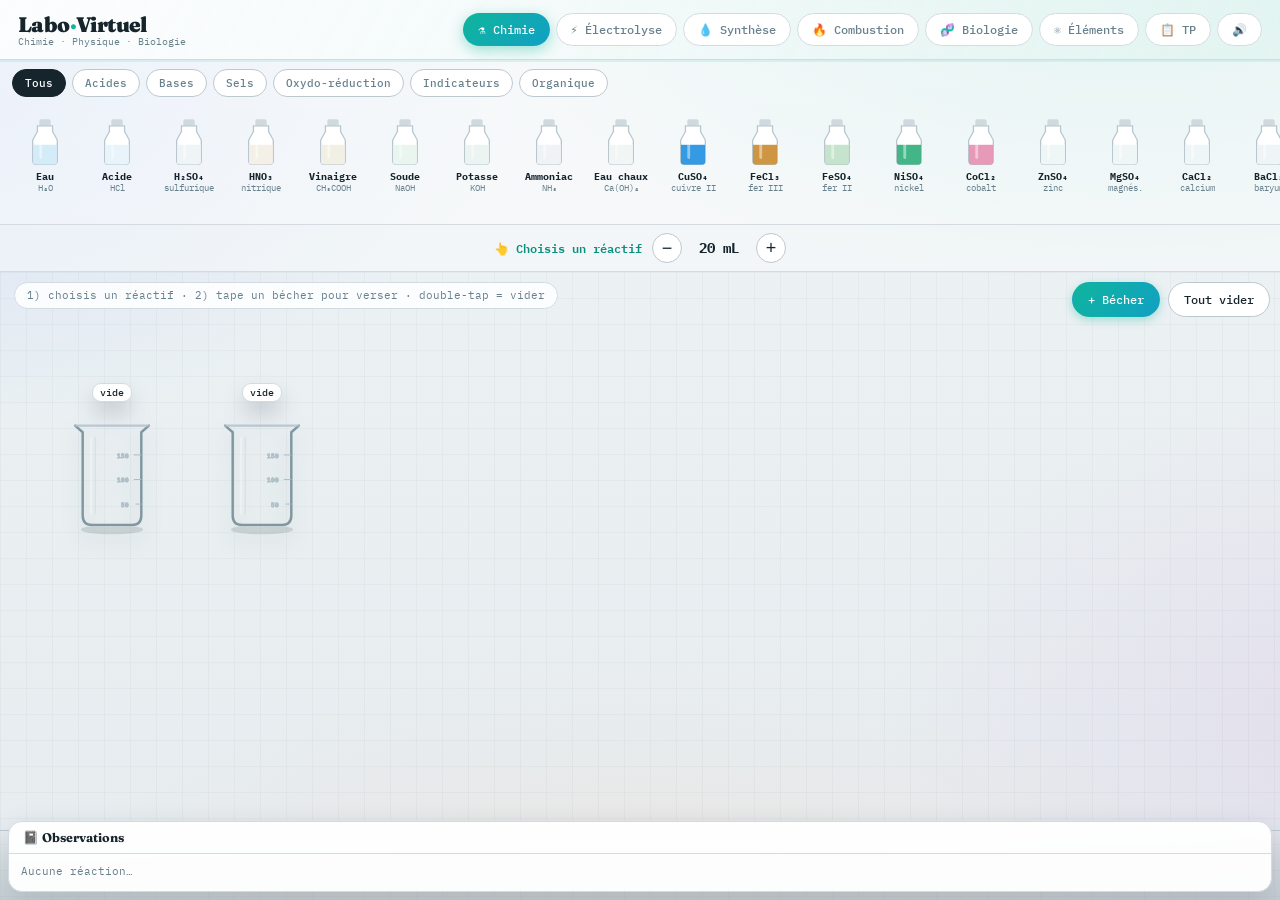
==== kraklab.html @ e02fa3e3 "Initialisation du frontend KRAK" ====
<!DOCTYPE html>
<html lang="fr">
<head>
  <meta charset="UTF-8">
  <meta name="viewport" content="width=device-width, initial-scale=1.0, maximum-scale=1.0, user-scalable=no">
  <title>Labo Virtuel · Deviens chimiste</title>
  <link rel="preconnect" href="https://fonts.googleapis.com">
  <link rel="preconnect" href="https://fonts.gstatic.com" crossorigin>
  <link href="https://fonts.googleapis.com/css2?family=Fraunces:opsz,wght@9..144,600;9..144,900&family=IBM+Plex+Mono:wght@400;500;600&display=swap" rel="stylesheet">
  
  <link rel="stylesheet" href="kraklab.css">
</head>
<body>
  <header>
    <div><h1>Labo<span class="dot">·</span>Virtuel</h1><div class="sub">Chimie · Physique · Biologie</div></div>
    <div class="tabs">
      <button class="tab active" data-v="chimie">⚗️ Chimie</button>
      <button class="tab" data-v="electro">⚡ Électrolyse</button>
      <button class="tab" data-v="synth">💧 Synthèse</button>
      <button class="tab" data-v="combustion">🔥 Combustion</button>
      <button class="tab" data-v="bio">🧬 Biologie</button>
      <button class="tab" data-v="ptable">⚛️ Éléments</button>
      <button class="tab" data-v="tp">📋 TP</button>
      <button class="tab" id="mute" onclick="toggleMute()" title="Son">🔊</button>
    </div>
  </header>
  <main>
    <section class="view active" id="chimie">
      <div class="catbar" id="catbar"></div>
      <div class="shelf" id="shelf"></div>
      <div class="ctrl">
        <span class="selbox" id="selName">👆 Choisis un réactif</span>
        <div class="stepper"><button id="minus">−</button><b id="vol">20 mL</b><button id="plus">+</button></div>
      </div>
      <div class="bench" id="bench">
        <div class="grid"></div><div class="floor"></div>
        <div class="hint">1) choisis un réactif · 2) tape un bécher pour verser · double-tap = vider</div>
        <div class="journal"><h3>📓 Observations</h3><div class="jlist" id="jlist"><div class="jempty">Aucune réaction…</div></div></div>
        <div class="toolbar"><button class="btn dark" id="addBeaker">+ Bécher</button><button class="btn" id="reset">Tout vider</button></div>
      </div>
    </section>

    <section class="view" id="electro">
      <div class="desc"><b>Monte ton circuit !</b> Relie la pile aux électrodes en passant par l'interrupteur (et l'ampoule si tu veux). Tire un fil d'une borne à une autre. Touche un fil pour l'enlever.</div>
      <div class="row">
        <div class="seg" id="elyte"><button class="on" data-e="salt">Eau salée</button><button data-e="pure">Eau pure</button></div>
        <button class="btn" id="clearW">✂️ Couper les fils</button>
      </div>
      <div id="board"></div>
      <div class="readout" id="eread">Circuit ouvert — relie les composants.</div>
      <div class="row">
        <button class="btn" id="testH">🔥 Tester H₂</button>
        <button class="btn" id="testO">🔥 Tester O₂</button>
      </div>
    </section>

    <section class="view" id="synth">
      <div class="desc"><b>Tests des gaz &amp; synthèse de l'eau</b> — choisis le gaz, puis fais glisser la bûchette enflammée jusqu'à l'ouverture du tube.</div>
      <div class="card">
        <div class="seg" id="gasSel"><button class="on" data-g="h2">H₂ pur</button><button data-g="o2">O₂ pur</button><button data-g="mix">Mélange 2 H₂ + O₂</button></div>
        <div id="tubeStage">
          <div class="flash" id="flash"></div>
          <div id="gtube"><div id="gtubeLabel">H₂</div><div id="gtubeFill"></div><div id="waterDrops"></div></div>
          <div id="match" title="bûchette enflammée"><div class="mstick"></div><div class="mflame" id="mflame">🔥</div></div>
        </div>
        <div class="readout" id="sread">Approche la bûchette de l'ouverture du tube…</div>
      </div>
    </section>

    <section class="view" id="combustion">
      <div class="desc"><b>Combustion du carbone</b> — le carbone brûle dans le dioxygène. Le gaz produit (CO₂) est conduit dans l'eau de chaux : observe.</div>
      <div class="card">
        <svg id="combScene" viewBox="0 0 320 250" width="300">
          <rect x="24" y="70" width="120" height="160" rx="8" fill="rgba(127,200,240,.14)" stroke="#8ea7b1" stroke-width="2.5"/>
          <text x="84" y="62" font-size="12" text-anchor="middle" fill="#3a6a85" font-family="'IBM Plex Mono',monospace">flacon O₂</text>
          <rect x="60" y="208" width="48" height="16" rx="4" fill="#9aa6ab"/>
          <g id="cFlame" opacity="0">
            <path d="M84 150 q-16 26 0 44 q16 -18 0 -44 z" fill="#ff9a3c"/>
            <path d="M84 158 q-9 18 0 32 q9 -12 0 -32 z" fill="#ffd23f"/>
          </g>
          <ellipse id="carbon" cx="84" cy="202" rx="22" ry="11" fill="#2a2a2a"/>
          <path d="M144 96 q40 -36 70 0 l0 30" fill="none" stroke="#8ea7b1" stroke-width="3" stroke-linecap="round"/>
          <rect x="232" y="120" width="46" height="120" rx="6" fill="rgba(255,255,255,.45)" stroke="#8ea7b1" stroke-width="2.5"/>
          <clipPath id="limeC"><rect x="234" y="122" width="42" height="116" rx="5"/></clipPath>
          <g clip-path="url(#limeC)">
            <rect x="234" y="150" width="42" height="88" fill="#dbeef6"/>
            <rect id="milk" x="234" y="150" width="42" height="88" fill="#f3f4f4" opacity="0"/>
            <g id="cBub"></g>
          </g>
          <text x="255" y="252" font-size="10" text-anchor="middle" fill="#67808c" font-family="'IBM Plex Mono',monospace">eau de chaux</text>
        </svg>
        <div class="row">
          <button class="btn dark" id="burnC">🔥 Enflammer le carbone</button>
          <button class="btn" id="resetC">↺ Recommencer</button>
        </div>
        <div class="readout" id="cread">Le carbone (noir) attend dans le dioxygène.</div>
      </div>
    </section>

    <section class="view" id="bio">
      <div class="bioTabs">
        <button class="bioTab active" data-b="micro">🔬 Microscope</button>
        <button class="bioTab" data-b="photo">🌿 Photosynthèse</button>
        <button class="bioTab" data-b="osmose">💧 Osmose (Dutrochet)</button>
      </div>
      <div class="bioView active" id="micro">
        <div class="seg" id="sample"><button class="on" data-s="vegetal">🌿 Cellule végétale</button><button data-s="animal">🔵 Cellule animale</button><button data-s="sang">🩸 Sang</button></div>
        <div class="desc" id="microDesc">Touche un élément pour l'identifier. Règle le grossissement.</div>
        <div class="scope"><div class="scopeC" id="scopeC"></div><div class="tag" id="tag"></div></div>
        <div class="row"><span>Grossissement</span><input type="range" id="zoom" min="1" max="4" step="0.1" value="1.4"><b id="zlabel">×40</b></div>
      </div>
      <div class="bioView" id="photo">
        <div class="desc"><b>Photosynthèse</b> — <b>6 CO₂ + 6 H₂O + lumière → C₆H₁₂O₆ + 6 O₂</b>. Plus de lumière = plus de bulles d'O₂.</div>
        <div class="plant" id="plant"><div class="sun" id="sun"></div><div class="stem"></div>
          <div class="leaf" style="bottom:116px;left:calc(50% - 44px)"></div>
          <div class="leaf" style="bottom:84px;left:calc(50% + 8px);transform:scaleX(-1)"></div>
          <div class="leaf" style="bottom:146px;left:calc(50% + 2px)"></div><div class="soil"></div></div>
        <div class="row"><span>☀️</span><input type="range" id="light" min="0" max="100" value="50"></div>
        <div class="readout" id="oread">Production O₂ : moyenne</div>
      </div>
      <div class="bioView" id="osmose">
        <div class="desc"><b>Expérience de Dutrochet (osmose)</b> — une membrane laisse passer l'eau mais pas le sucre.
          L'eau migre vers la solution la plus concentrée : le liquide <b>monte</b> dans le tube (endosmose).</div>
        <div class="osmo">
          <svg viewBox="0 0 260 280" width="240">
            <rect x="20" y="120" width="220" height="150" rx="8" fill="rgba(127,200,240,.18)" stroke="#8ea7b1" stroke-width="2.5"/>
            <rect x="20" y="150" width="220" height="120" rx="6" fill="rgba(120,190,230,.35)"/>
            <text x="200" y="262" font-size="10" fill="#67808c">eau pure</text>
            <rect x="115" y="10" width="30" height="230" rx="4" fill="rgba(255,255,255,.5)" stroke="#8ea7b1" stroke-width="2"/>
            <clipPath id="tubeC"><rect x="117" y="12" width="26" height="226" rx="3"/></clipPath>
            <rect id="osLiq" x="117" y="150" width="26" height="88" fill="#d96fb0" clip-path="url(#tubeC)"/>
            <ellipse cx="130" cy="240" rx="32" ry="14" fill="rgba(200,160,190,.5)" stroke="#b07ca0" stroke-width="2" stroke-dasharray="3 3"/>
            <text x="130" y="244" font-size="8" fill="#7a4a6a" text-anchor="middle">membrane</text>
            <g id="osArrows"></g>
          </svg>
        </div>
        <div class="row"><span>🍯 Sucre dans le tube</span><input type="range" id="sugar" min="0" max="100" value="60"></div>
        <div class="readout" id="osread">Endosmose : l'eau entre, le niveau monte.</div>
      </div>
    </section>

    <section class="view" id="ptable">
      <div class="desc"><b>Tableau périodique</b> — touche un élément pour voir sa fiche.</div>
      <div class="einfo" id="einfo"><span class="q" style="color:var(--muted)">Sélectionne un élément…</span></div>
      <div class="legend" id="legend"></div>
      <div class="ptwrap"><div class="ptgrid" id="ptgrid"></div></div>
    </section>

    <section class="view" id="tp">
      <div id="tpList" style="width:100%;max-width:560px;display:flex;flex-direction:column;gap:14px;"></div>
      <div id="tpDetail" style="display:none;width:100%;max-width:560px;"></div>
    </section>
  </main>
  
  <script src="kraklab.js"></script>
</body>
</html>
---- kraklab.css ----
:root{
  --bg:#eaeef1;--panel:#fff;--line:#d3dbe0;--line2:#bcc7ce;--ink:#16242c;--muted:#67808c;
  --acc:#0fb59c;--acc2:#0a8f7d;--hot:#ef4d52;--leaf:#3fa34d;--cu:#cd7f32;
}
*{box-sizing:border-box;-webkit-tap-highlight-color:transparent;}
html,body{margin:0;height:100%;overflow:hidden;}
body{font-family:'IBM Plex Mono',monospace;color:var(--ink);user-select:none;touch-action:manipulation;
  display:flex;flex-direction:column;height:100dvh;
  background:
    radial-gradient(680px 360px at 88% -8%,rgba(15,181,156,.18),transparent),
    radial-gradient(620px 360px at -8% 8%,rgba(94,140,255,.16),transparent),
    radial-gradient(700px 420px at 50% 120%,rgba(255,138,80,.12),transparent),
    radial-gradient(520px 340px at 110% 80%,rgba(186,104,200,.12),transparent),
    linear-gradient(180deg,#eef3f5,#e6ecef);}
header{padding:11px 18px;display:flex;align-items:center;gap:14px;flex-wrap:wrap;
  background:linear-gradient(120deg,rgba(255,255,255,.9),rgba(231,247,243,.75));backdrop-filter:blur(8px);
  border-bottom:1px solid var(--line);box-shadow:0 2px 0 rgba(15,181,156,.25);}
h1{font-family:'Fraunces',serif;font-weight:900;font-size:21px;margin:0;letter-spacing:-.6px;}
h1 .dot{color:var(--acc);}
.sub{font-size:10px;color:var(--muted);margin-top:-2px;}
.tabs{display:flex;gap:6px;margin-left:auto;flex-wrap:wrap;}
.tab{font:inherit;font-size:12px;background:#fff;color:var(--muted);border:1px solid var(--line);
  padding:8px 14px;border-radius:30px;cursor:pointer;transition:.18s;font-weight:500;}
.tab:hover{transform:translateY(-1px);}
.tab.active{background:linear-gradient(135deg,#0fb59c,#11a0c4);color:#fff;border-color:transparent;box-shadow:0 4px 14px rgba(15,181,156,.4);}
main{flex:1;position:relative;overflow:hidden;}
.view{position:absolute;inset:0;display:none;}.view.active{display:flex;animation:fadein .35s ease;}
@keyframes fadein{from{opacity:0;transform:translateY(8px)}to{opacity:1;transform:none}}
.desc{font-size:12.5px;color:var(--muted);max-width:500px;text-align:center;line-height:1.6;}
.desc b{color:var(--ink);}
.readout{font-size:13px;color:var(--acc2);text-align:center;min-height:20px;font-weight:600;}
.btn{font:inherit;font-size:12px;background:#fff;color:var(--ink);border:1px solid var(--line2);
  padding:9px 15px;border-radius:24px;cursor:pointer;font-weight:500;}
.btn:active{transform:scale(.95);}.btn.dark{background:linear-gradient(135deg,#0fb59c,#11a0c4);color:#fff;border-color:transparent;box-shadow:0 3px 10px rgba(15,181,156,.35);}
.row{display:flex;gap:8px;flex-wrap:wrap;justify-content:center;align-items:center;}

/* ===== CHIMIE ===== */
#chimie{flex-direction:column;}
.shelf{display:flex;gap:5px;padding:10px 12px;overflow-x:auto;border-bottom:1px solid var(--line);background:rgba(255,255,255,.55);}
.reagent{flex:0 0 auto;width:54px;text-align:center;cursor:grab;}
.reagent:active{transform:translateY(2px);}
.catbar{display:flex;gap:6px;padding:9px 12px 4px;overflow-x:auto;background:rgba(255,255,255,.5);touch-action:pan-x;}
.catchip{flex:0 0 auto;font:inherit;font-size:11px;border:1px solid var(--line2);background:#fff;color:var(--muted);
  padding:6px 12px;border-radius:18px;cursor:pointer;font-weight:500;white-space:nowrap;}
.catchip.on{background:var(--ink);color:#fff;border-color:var(--ink);}
.shelf{display:flex;gap:10px;padding:8px 14px 12px;overflow-x:auto;border-bottom:1px solid var(--line);background:rgba(255,255,255,.5);touch-action:pan-x;}
.reagent{flex:0 0 auto;width:62px;text-align:center;cursor:pointer;padding:6px 2px;border-radius:12px;border:2px solid transparent;transition:.12s;}
.reagent.sel{border-color:var(--acc);background:rgba(15,181,156,.10);}
.reagent:active{transform:translateY(2px);}
.reagent small{font-size:9px;color:var(--muted);line-height:1.15;display:block;margin-top:3px;}
.reagent b{color:var(--ink);font-size:9.5px;}
.selbox{font-size:12px;font-weight:600;color:var(--acc2);}
.ctrl{display:flex;align-items:center;gap:10px;justify-content:center;padding:8px;border-bottom:1px solid var(--line);
  background:rgba(255,255,255,.4);font-size:12px;}
.stepper{display:flex;align-items:center;gap:8px;}
.stepper button{width:30px;height:30px;border-radius:50%;border:1px solid var(--line2);background:#fff;
  font-size:18px;cursor:pointer;line-height:1;color:var(--ink);}
.stepper b{min-width:58px;text-align:center;font-size:14px;}
.bench{flex:1;position:relative;overflow:hidden;}
.grid{position:absolute;inset:0;background-image:linear-gradient(rgba(120,140,150,.06) 1px,transparent 1px),
  linear-gradient(90deg,rgba(120,140,150,.06) 1px,transparent 1px);background-size:26px 26px;pointer-events:none;}
.floor{position:absolute;left:0;right:0;bottom:0;height:70px;
  background:linear-gradient(180deg,transparent,rgba(150,165,172,.4));border-top:1px solid var(--line2);}
.beaker{position:absolute;width:104px;height:138px;cursor:grab;touch-action:none;z-index:2;
  filter:drop-shadow(0 12px 10px rgba(20,40,50,.18));}
.beaker.drag{z-index:30;cursor:grabbing;}
.beaker svg{width:100%;height:100%;display:block;overflow:visible;}
.vlabel{position:absolute;top:-19px;left:50%;transform:translateX(-50%);font-size:9.5px;color:var(--ink);
  white-space:nowrap;background:#fff;padding:2px 7px;border-radius:9px;border:1px solid var(--line);font-weight:500;}
.glow{animation:gl .7s;}@keyframes gl{40%{filter:drop-shadow(0 0 14px rgba(15,181,156,.6))}}
.fizz{animation:sh .22s 4;}@keyframes sh{25%{transform:translateX(2px)}75%{transform:translateX(-2px)}}
.toolbar{position:absolute;top:10px;right:10px;display:flex;gap:8px;z-index:20;}
.hint{position:absolute;top:10px;left:14px;font-size:10.5px;color:var(--muted);
  background:rgba(255,255,255,.85);padding:6px 12px;border-radius:20px;border:1px solid var(--line);z-index:5;max-width:54%;line-height:1.3;}
.journal{position:absolute;left:8px;right:8px;bottom:8px;z-index:25;background:rgba(255,255,255,.94);
  border:1px solid var(--line);border-radius:14px;box-shadow:0 10px 30px rgba(20,40,50,.14);overflow:hidden;backdrop-filter:blur(6px);}
.journal h3{margin:0;padding:8px 14px;font-family:'Fraunces',serif;font-size:12.5px;border-bottom:1px solid var(--line);}
.jlist{padding:5px 12px 8px;overflow-y:auto;max-height:104px;font-size:11px;}
.jitem{padding:6px 0;border-bottom:1px dashed var(--line);}.jitem:last-child{border:none;}
.jeq{font-weight:600;color:var(--acc2);}.jobs{color:var(--muted);margin-top:2px;line-height:1.35;}
.jempty{color:var(--muted);padding:5px 0;}
@media(max-width:560px){.journal{width:160px}}

/* ===== ÉLECTRO / SYNTH / BIO ===== */
#electro,#synth,#bio{flex-direction:column;align-items:center;gap:12px;padding:14px;overflow-y:auto;}
.card{background:var(--panel);border:1px solid var(--line);border-radius:18px;padding:14px;
  box-shadow:0 8px 26px rgba(20,40,50,.08);display:flex;flex-direction:column;align-items:center;gap:12px;width:min(420px,95vw);}
#board{position:relative;width:min(360px,94vw);height:480px;touch-action:none;}
#wires{position:absolute;inset:0;width:100%;height:100%;pointer-events:none;}
.wire{stroke:#5b6b73;stroke-width:5;stroke-linecap:round;pointer-events:stroke;cursor:pointer;}
.wire.live{stroke:url(#cur);stroke-dasharray:8 6;animation:flow .5s linear infinite;}
@keyframes flow{to{stroke-dashoffset:-14}}
.comp{position:absolute;}
.term{position:absolute;width:18px;height:18px;border-radius:50%;background:#cf3b3b;border:2px solid #fff;
  box-shadow:0 1px 3px rgba(0,0,0,.4);cursor:crosshair;z-index:6;}
.term.pos{background:#cf3b3b;}.term.neg{background:#2b2b2b;}.term.gen{background:#3a7;}
.switch-comp{cursor:pointer;}
.pulse{filter:drop-shadow(0 0 8px rgba(255,210,60,.9));}
input[type=range]{width:210px;accent-color:var(--leaf);}
/* TP */
#tp{flex-direction:column;align-items:center;gap:14px;padding:16px;overflow-y:auto;}
.tpcat{font-family:'Fraunces',serif;font-weight:700;font-size:15px;margin:6px 0 2px;}
.tpcard{background:#fff;border:1px solid var(--line);border-radius:14px;padding:13px 15px;cursor:pointer;
  box-shadow:0 4px 14px rgba(20,40,50,.06);transition:.15s;display:flex;align-items:center;gap:12px;}
.tpcard:hover{transform:translateY(-2px);box-shadow:0 8px 22px rgba(20,40,50,.12);border-color:var(--acc);}.tpcard:active{transform:scale(.98);}
.tpcard .ic{font-size:22px;}
.tpcard .t{font-weight:600;font-size:13px;}
.tpcard .q{font-size:11px;color:var(--muted);margin-top:2px;line-height:1.4;}
.tpgo{margin-left:auto;width:30px;height:30px;border-radius:50%;background:var(--acc);color:#04221b;
  display:flex;align-items:center;justify-content:center;font-weight:700;flex:0 0 auto;}
#toast{position:fixed;left:50%;bottom:18px;transform:translateX(-50%) translateY(20px);z-index:9500;
  background:var(--ink);color:#fff;padding:11px 18px;border-radius:24px;font-size:12px;max-width:90vw;text-align:center;
  box-shadow:0 10px 30px rgba(0,0,0,.3);opacity:0;pointer-events:none;transition:.3s;}
#toast.show{opacity:1;transform:translateX(-50%) translateY(0);}
.tag2{font-size:9px;padding:2px 7px;border-radius:10px;margin-left:auto;white-space:nowrap;}
.tag2.live{background:#e4f7f2;color:var(--acc2);}.tag2.doc{background:#eef1f4;color:var(--muted);}
.tpd{background:#fff;border:1px solid var(--line);border-radius:16px;padding:18px;box-shadow:0 8px 26px rgba(20,40,50,.08);}
.tpd h2{font-family:'Fraunces',serif;font-size:19px;margin:0 0 4px;}
.tpd .obj{font-size:12.5px;color:var(--muted);font-style:italic;margin-bottom:12px;line-height:1.5;}
.tpd h4{font-size:12px;text-transform:uppercase;letter-spacing:.5px;color:var(--acc2);margin:14px 0 6px;}
.tpd ul{margin:0;padding-left:18px;font-size:12.5px;line-height:1.65;}
.tpd .eq{background:#f4f7f8;border:1px solid var(--line);border-radius:8px;padding:9px 12px;font-weight:600;
  color:var(--ink);margin:6px 0;text-align:center;font-size:13px;}
.reveal{filter:blur(5px);transition:.3s;cursor:pointer;}
.reveal.show{filter:none;cursor:auto;}
/* TABLEAU PÉRIODIQUE */
#ptable{flex-direction:column;align-items:center;gap:12px;padding:14px;overflow:auto;}
.ptwrap{overflow-x:auto;width:100%;-webkit-overflow-scrolling:touch;padding-bottom:8px;}
.ptgrid{display:grid;grid-template-columns:repeat(18,minmax(30px,40px));grid-auto-rows:36px;gap:3px;min-width:600px;margin:0 auto;}
.elem{border-radius:6px;display:flex;align-items:center;justify-content:center;cursor:pointer;font-size:12px;font-weight:700;
  color:#0c1c22;line-height:1;transition:.12s;position:relative;box-shadow:0 1px 2px rgba(0,0,0,.12);}
.elem small{font-size:7px;font-weight:600;opacity:.65;position:absolute;top:2px;left:4px;}
.elem:active{transform:scale(1.18);z-index:5;}
.am{background:#ff8a65}.ae{background:#ffb74d}.tm{background:#7ec8e3}.ptm{background:#4db6ac}
.met{background:#9f86d8}.nm{background:#7bd389}.hal{background:#3fd0d8}.ng{background:#cf8fd6}
.ln{background:#f48fb1}.an{background:#ef8a8a}.unk{background:#b0bec5}
.legend{display:flex;flex-wrap:wrap;gap:7px;justify-content:center;font-size:10px;max-width:560px;}
.legend span{display:flex;align-items:center;gap:4px;color:var(--muted);}
.legend i{width:12px;height:12px;border-radius:3px;display:inline-block;}
.einfo{background:#fff;border:1px solid var(--line);border-radius:14px;padding:13px 16px;min-height:64px;width:min(440px,94vw);
  box-shadow:0 8px 26px rgba(20,40,50,.08);display:flex;align-items:center;gap:16px;}
.einfo .big{font-size:40px;font-weight:900;font-family:'Fraunces',serif;line-height:1;}
.einfo .meta{text-align:left;font-size:12px;}
.einfo .meta b{font-size:15px;}
.einfo .fam{font-size:11px;color:var(--muted);}
.einfo .note{font-size:11px;color:var(--acc2);margin-top:4px;line-height:1.4;}
.knob{width:54px;height:28px;border-radius:20px;background:var(--line2);position:relative;cursor:pointer;transition:.25s;}
.knob i{position:absolute;top:3px;left:3px;width:22px;height:22px;border-radius:50%;background:#fff;transition:.25s;}
.knob.on{background:var(--acc);}.knob.on i{left:29px;}
.seg{display:flex;border:1px solid var(--line2);border-radius:20px;overflow:hidden;}
.seg button{font:inherit;font-size:11px;padding:7px 12px;border:none;background:#fff;cursor:pointer;color:var(--muted);}
.seg button.on{background:linear-gradient(135deg,#0fb59c,#11a0c4);color:#fff;}
.mixchamber{width:100%;height:180px;border:1px solid var(--line2);border-radius:14px;position:relative;overflow:hidden;
  background:repeating-linear-gradient(45deg,#f7f9fa,#f7f9fa 12px,#f2f5f6 12px,#f2f5f6 24px);}
#tubeStage{position:relative;width:100%;height:280px;touch-action:none;}
#gtube{position:absolute;left:50%;bottom:18px;transform:translateX(-50%);width:74px;height:210px;
  border:2.5px solid #8ea7b1;border-top:none;border-radius:0 0 36px 36px;overflow:hidden;
  background:linear-gradient(120deg,rgba(255,255,255,.5),rgba(255,255,255,.12));box-shadow:0 10px 24px rgba(20,40,50,.16);}
#gtube:before{content:"";position:absolute;top:0;left:-6px;right:-6px;height:5px;background:#aebfc7;border-radius:4px;}
#gtubeFill{position:absolute;inset:0;background:rgba(120,210,255,.30);transition:background .3s;}
#gtubeLabel{position:absolute;top:8px;left:0;right:0;text-align:center;font-weight:700;color:#3a6a85;z-index:2;}
#waterDrops{position:absolute;inset:0;}
.wdrop{position:absolute;width:10px;height:13px;border-radius:50% 50% 50% 50%/60% 60% 40% 40%;
  background:radial-gradient(circle at 40% 30%,#bfe6ff,#3a9fe0);opacity:0;transition:opacity .5s;}
#match{position:absolute;left:18px;top:18px;width:90px;height:54px;cursor:grab;touch-action:none;z-index:10;}
#match.drag{cursor:grabbing;}
.mstick{position:absolute;bottom:8px;left:0;width:64px;height:6px;border-radius:3px;
  background:linear-gradient(90deg,#caa472,#9c7b4a);transform:rotate(-18deg);transform-origin:left;}
.mflame{position:absolute;right:18px;top:0;font-size:22px;filter:drop-shadow(0 0 6px #ffae2e);
  animation:flick .3s infinite alternate;}
@keyframes flick{to{transform:scale(1.15) rotate(-4deg)}}
.mol{position:absolute;top:42%;font-size:22px;font-weight:700;transition:.6s;}
.flash{position:absolute;inset:0;background:#fff;opacity:0;pointer-events:none;}
.pop{animation:fl .55s;}@keyframes fl{25%{opacity:.95}100%{opacity:0}}
.spark-btn{font:inherit;font-size:14px;background:var(--hot);color:#fff;border:none;padding:13px 26px;border-radius:30px;
  cursor:pointer;font-weight:700;box-shadow:0 6px 16px rgba(239,77,82,.35);}
/* bio */
.bioTabs{display:flex;gap:6px;}
.bioTab{font:inherit;font-size:11px;background:#fff;color:var(--muted);border:1px solid var(--line);padding:7px 13px;border-radius:20px;cursor:pointer;}
.bioTab.active{background:var(--leaf);color:#fff;border-color:var(--leaf);}
.bioView{display:none;flex-direction:column;align-items:center;gap:12px;width:100%;}.bioView.active{display:flex;}
.scope{width:min(320px,82vw);height:min(320px,82vw);border-radius:50%;position:relative;overflow:hidden;
  background:radial-gradient(circle at 45% 40%,#fbfdfc,#dfeae6 70%,#c4d3cd);border:12px solid #20323a;
  box-shadow:0 0 0 4px #2f4a54,0 14px 30px rgba(0,0,0,.25);}
.cell{position:absolute;left:50%;top:50%;width:210px;height:160px;transform:translate(-50%,-50%);border-radius:50%;
  background:radial-gradient(circle at 38% 38%,rgba(150,220,180,.55),rgba(90,180,130,.4));border:3px solid rgba(80,170,120,.7);transition:.3s;}
.scopeC{position:absolute;inset:0;transition:transform .25s;}
.acell{border:3px solid rgba(150,140,200,.75)!important;background:radial-gradient(circle at 40% 40%,rgba(200,190,235,.5),rgba(150,140,200,.35))!important;border-radius:48% 52% 50% 50%!important;}
.rbc{position:absolute;width:26px;height:26px;border-radius:50%;cursor:pointer;
  background:radial-gradient(circle at 50% 50%,#b23a3a 0%,#c0392b 38%,#e25c4d 60%,#c0392b 100%);box-shadow:inset 0 0 6px rgba(80,0,0,.4);}
.wbc{position:absolute;width:34px;height:34px;border-radius:50%;cursor:pointer;
  background:radial-gradient(circle at 45% 45%,#eef0f5,#cfd6e6);box-shadow:inset 0 0 0 6px rgba(150,120,200,.0);}
.wbc:after{content:"";position:absolute;inset:7px;border-radius:50%;background:radial-gradient(circle,#7b5cc0,#4a2f8a);}
.plt{position:absolute;width:9px;height:9px;border-radius:50%;cursor:pointer;background:#e0a23a;}
.organ{position:absolute;border-radius:50%;cursor:pointer;box-shadow:0 2px 5px rgba(0,0,0,.2);}
.organ:active{transform:scale(1.18);}
.nucleus{width:56px;height:56px;left:54%;top:34%;background:radial-gradient(circle at 40% 40%,#a78bfa,#5b3fb8);}
.mito{width:32px;height:18px;left:18%;top:56%;border-radius:45%;background:#f97362;}
.chloro{width:28px;height:17px;left:30%;top:24%;border-radius:45%;background:#41a84e;}
.vacuole{width:48px;height:48px;left:16%;top:24%;background:radial-gradient(circle,rgba(120,200,240,.6),rgba(80,160,210,.4));}
.tag{position:absolute;font-size:10px;color:#fff;background:rgba(22,36,44,.92);padding:3px 8px;border-radius:9px;
  pointer-events:none;opacity:0;transition:.18s;white-space:nowrap;z-index:5;}
.plant{width:min(380px,92vw);height:220px;position:relative;border:1px solid var(--line2);border-radius:12px;overflow:hidden;
  background:linear-gradient(180deg,#dff0f7,#bfe0ee 60%,#9fd0e6);}
.soil{position:absolute;bottom:0;left:0;right:0;height:24px;background:linear-gradient(180deg,#9b6b43,#6e4a2c);}
.stem{position:absolute;bottom:22px;left:50%;transform:translateX(-50%);width:8px;height:124px;background:var(--leaf);border-radius:4px;}
.leaf{position:absolute;width:44px;height:23px;background:var(--leaf);border-radius:0 60% 0 60%;}
.obub{position:absolute;width:7px;height:7px;background:radial-gradient(circle,#fff,#bfeede);border-radius:50%;}
.sun{position:absolute;top:12px;right:16px;width:42px;height:42px;border-radius:50%;
  background:radial-gradient(circle,#ffe27a,#ffae2e);box-shadow:0 0 var(--glow,12px) #ffc94a;transition:.3s;}
.osmo{display:flex;justify-content:center;padding:6px;}
#sample button{font-size:11px;}
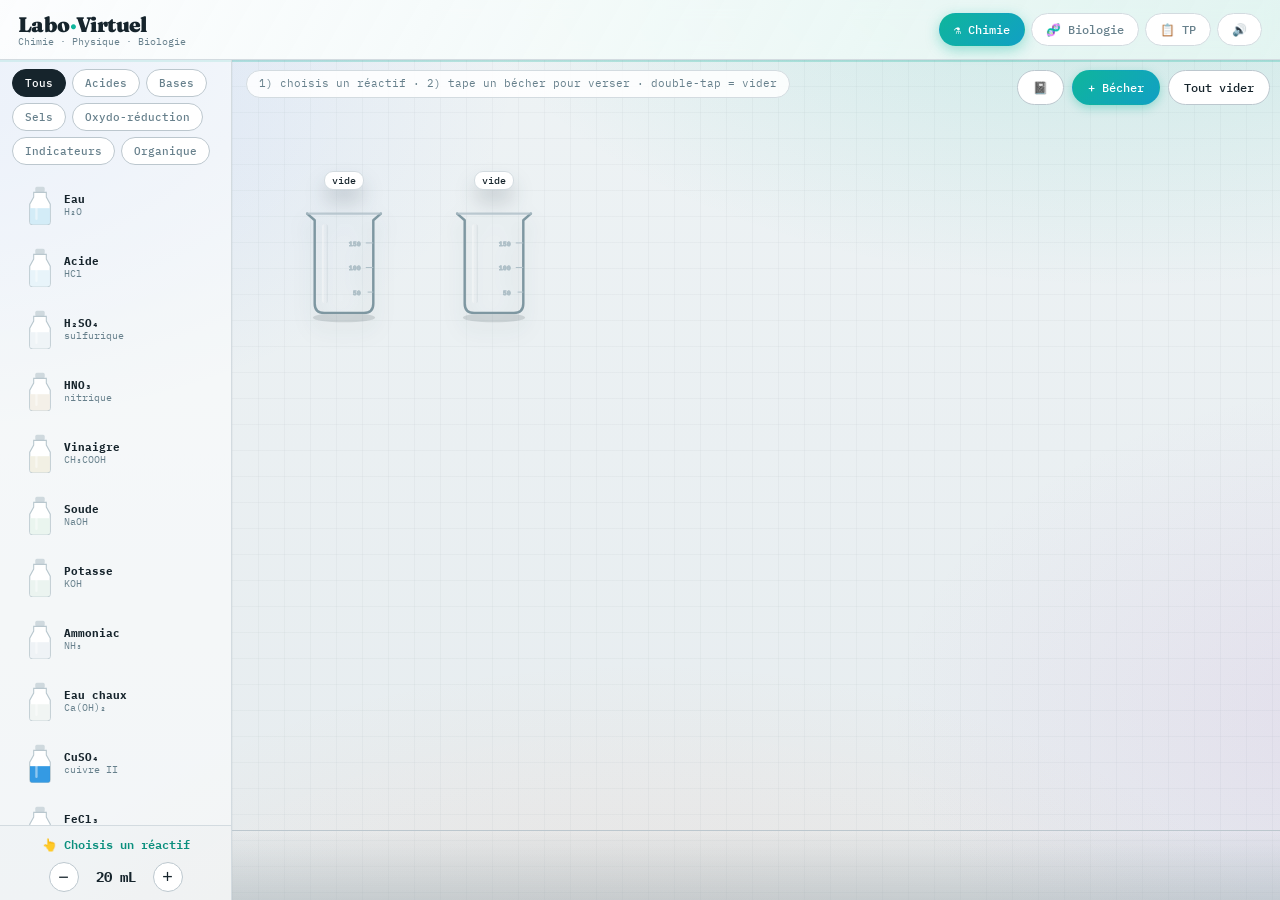
==== commit 1090d111: "Mise à jour de l'interface" ====
--- a/kraklab.html
+++ b/kraklab.html
@@ -1,157 +1,212 @@
 <!DOCTYPE html>
 <html lang="fr">
 <head>
-  <meta charset="UTF-8">
-  <meta name="viewport" content="width=device-width, initial-scale=1.0, maximum-scale=1.0, user-scalable=no">
-  <title>Labo Virtuel · Deviens chimiste</title>
-  <link rel="preconnect" href="https://fonts.googleapis.com">
-  <link rel="preconnect" href="https://fonts.gstatic.com" crossorigin>
-  <link href="https://fonts.googleapis.com/css2?family=Fraunces:opsz,wght@9..144,600;9..144,900&family=IBM+Plex+Mono:wght@400;500;600&display=swap" rel="stylesheet">
-  
-  <link rel="stylesheet" href="kraklab.css">
+    <meta charset="UTF-8">
+    <meta name="viewport" content="width=device-width, initial-scale=1.0, maximum-scale=1.0, user-scalable=no">
+    <title>Labo Virtuel · Deviens chimiste</title>
+    <link rel="preconnect" href="https://fonts.googleapis.com">
+    <link rel="preconnect" href="https://fonts.gstatic.com" crossorigin>
+    <link href="https://fonts.googleapis.com/css2?family=Fraunces:opsz,wght@9..144,600;9..144,900&family=IBM+Plex+Mono:wght@400;500;600&display=swap" rel="stylesheet">
+    
+    <link rel="stylesheet" href="kraklab.css">
 </head>
 <body>
-  <header>
-    <div><h1>Labo<span class="dot">·</span>Virtuel</h1><div class="sub">Chimie · Physique · Biologie</div></div>
-    <div class="tabs">
-      <button class="tab active" data-v="chimie">⚗️ Chimie</button>
-      <button class="tab" data-v="electro">⚡ Électrolyse</button>
-      <button class="tab" data-v="synth">💧 Synthèse</button>
-      <button class="tab" data-v="combustion">🔥 Combustion</button>
-      <button class="tab" data-v="bio">🧬 Biologie</button>
-      <button class="tab" data-v="ptable">⚛️ Éléments</button>
-      <button class="tab" data-v="tp">📋 TP</button>
-      <button class="tab" id="mute" onclick="toggleMute()" title="Son">🔊</button>
-    </div>
-  </header>
-  <main>
-    <section class="view active" id="chimie">
-      <div class="catbar" id="catbar"></div>
-      <div class="shelf" id="shelf"></div>
-      <div class="ctrl">
-        <span class="selbox" id="selName">👆 Choisis un réactif</span>
-        <div class="stepper"><button id="minus">−</button><b id="vol">20 mL</b><button id="plus">+</button></div>
-      </div>
-      <div class="bench" id="bench">
-        <div class="grid"></div><div class="floor"></div>
-        <div class="hint">1) choisis un réactif · 2) tape un bécher pour verser · double-tap = vider</div>
-        <div class="journal"><h3>📓 Observations</h3><div class="jlist" id="jlist"><div class="jempty">Aucune réaction…</div></div></div>
-        <div class="toolbar"><button class="btn dark" id="addBeaker">+ Bécher</button><button class="btn" id="reset">Tout vider</button></div>
-      </div>
-    </section>
-
-    <section class="view" id="electro">
-      <div class="desc"><b>Monte ton circuit !</b> Relie la pile aux électrodes en passant par l'interrupteur (et l'ampoule si tu veux). Tire un fil d'une borne à une autre. Touche un fil pour l'enlever.</div>
-      <div class="row">
-        <div class="seg" id="elyte"><button class="on" data-e="salt">Eau salée</button><button data-e="pure">Eau pure</button></div>
-        <button class="btn" id="clearW">✂️ Couper les fils</button>
-      </div>
-      <div id="board"></div>
-      <div class="readout" id="eread">Circuit ouvert — relie les composants.</div>
-      <div class="row">
-        <button class="btn" id="testH">🔥 Tester H₂</button>
-        <button class="btn" id="testO">🔥 Tester O₂</button>
-      </div>
-    </section>
-
-    <section class="view" id="synth">
-      <div class="desc"><b>Tests des gaz &amp; synthèse de l'eau</b> — choisis le gaz, puis fais glisser la bûchette enflammée jusqu'à l'ouverture du tube.</div>
-      <div class="card">
-        <div class="seg" id="gasSel"><button class="on" data-g="h2">H₂ pur</button><button data-g="o2">O₂ pur</button><button data-g="mix">Mélange 2 H₂ + O₂</button></div>
-        <div id="tubeStage">
-          <div class="flash" id="flash"></div>
-          <div id="gtube"><div id="gtubeLabel">H₂</div><div id="gtubeFill"></div><div id="waterDrops"></div></div>
-          <div id="match" title="bûchette enflammée"><div class="mstick"></div><div class="mflame" id="mflame">🔥</div></div>
+    <header>
+        <div><h1>Labo<span class="dot">·</span>Virtuel</h1><div class="sub">Chimie · Physique · Biologie</div></div>
+        <div class="tabs">
+            <button class="tab active" data-v="chimie">⚗️ Chimie</button>
+            <button class="tab" data-v="bio">🧬 Biologie</button>
+            <button class="tab" data-v="tp">📋 TP</button>
+            <button class="tab" id="mute" onclick="toggleMute()" title="Son">🔊</button>
         </div>
-        <div class="readout" id="sread">Approche la bûchette de l'ouverture du tube…</div>
-      </div>
-    </section>
-
-    <section class="view" id="combustion">
-      <div class="desc"><b>Combustion du carbone</b> — le carbone brûle dans le dioxygène. Le gaz produit (CO₂) est conduit dans l'eau de chaux : observe.</div>
-      <div class="card">
-        <svg id="combScene" viewBox="0 0 320 250" width="300">
-          <rect x="24" y="70" width="120" height="160" rx="8" fill="rgba(127,200,240,.14)" stroke="#8ea7b1" stroke-width="2.5"/>
-          <text x="84" y="62" font-size="12" text-anchor="middle" fill="#3a6a85" font-family="'IBM Plex Mono',monospace">flacon O₂</text>
-          <rect x="60" y="208" width="48" height="16" rx="4" fill="#9aa6ab"/>
-          <g id="cFlame" opacity="0">
-            <path d="M84 150 q-16 26 0 44 q16 -18 0 -44 z" fill="#ff9a3c"/>
-            <path d="M84 158 q-9 18 0 32 q9 -12 0 -32 z" fill="#ffd23f"/>
-          </g>
-          <ellipse id="carbon" cx="84" cy="202" rx="22" ry="11" fill="#2a2a2a"/>
-          <path d="M144 96 q40 -36 70 0 l0 30" fill="none" stroke="#8ea7b1" stroke-width="3" stroke-linecap="round"/>
-          <rect x="232" y="120" width="46" height="120" rx="6" fill="rgba(255,255,255,.45)" stroke="#8ea7b1" stroke-width="2.5"/>
-          <clipPath id="limeC"><rect x="234" y="122" width="42" height="116" rx="5"/></clipPath>
-          <g clip-path="url(#limeC)">
-            <rect x="234" y="150" width="42" height="88" fill="#dbeef6"/>
-            <rect id="milk" x="234" y="150" width="42" height="88" fill="#f3f4f4" opacity="0"/>
-            <g id="cBub"></g>
-          </g>
-          <text x="255" y="252" font-size="10" text-anchor="middle" fill="#67808c" font-family="'IBM Plex Mono',monospace">eau de chaux</text>
-        </svg>
-        <div class="row">
-          <button class="btn dark" id="burnC">🔥 Enflammer le carbone</button>
-          <button class="btn" id="resetC">↺ Recommencer</button>
-        </div>
-        <div class="readout" id="cread">Le carbone (noir) attend dans le dioxygène.</div>
-      </div>
-    </section>
-
-    <section class="view" id="bio">
-      <div class="bioTabs">
-        <button class="bioTab active" data-b="micro">🔬 Microscope</button>
-        <button class="bioTab" data-b="photo">🌿 Photosynthèse</button>
-        <button class="bioTab" data-b="osmose">💧 Osmose (Dutrochet)</button>
-      </div>
-      <div class="bioView active" id="micro">
-        <div class="seg" id="sample"><button class="on" data-s="vegetal">🌿 Cellule végétale</button><button data-s="animal">🔵 Cellule animale</button><button data-s="sang">🩸 Sang</button></div>
-        <div class="desc" id="microDesc">Touche un élément pour l'identifier. Règle le grossissement.</div>
-        <div class="scope"><div class="scopeC" id="scopeC"></div><div class="tag" id="tag"></div></div>
-        <div class="row"><span>Grossissement</span><input type="range" id="zoom" min="1" max="4" step="0.1" value="1.4"><b id="zlabel">×40</b></div>
-      </div>
-      <div class="bioView" id="photo">
-        <div class="desc"><b>Photosynthèse</b> — <b>6 CO₂ + 6 H₂O + lumière → C₆H₁₂O₆ + 6 O₂</b>. Plus de lumière = plus de bulles d'O₂.</div>
-        <div class="plant" id="plant"><div class="sun" id="sun"></div><div class="stem"></div>
-          <div class="leaf" style="bottom:116px;left:calc(50% - 44px)"></div>
-          <div class="leaf" style="bottom:84px;left:calc(50% + 8px);transform:scaleX(-1)"></div>
-          <div class="leaf" style="bottom:146px;left:calc(50% + 2px)"></div><div class="soil"></div></div>
-        <div class="row"><span>☀️</span><input type="range" id="light" min="0" max="100" value="50"></div>
-        <div class="readout" id="oread">Production O₂ : moyenne</div>
-      </div>
-      <div class="bioView" id="osmose">
-        <div class="desc"><b>Expérience de Dutrochet (osmose)</b> — une membrane laisse passer l'eau mais pas le sucre.
-          L'eau migre vers la solution la plus concentrée : le liquide <b>monte</b> dans le tube (endosmose).</div>
-        <div class="osmo">
-          <svg viewBox="0 0 260 280" width="240">
-            <rect x="20" y="120" width="220" height="150" rx="8" fill="rgba(127,200,240,.18)" stroke="#8ea7b1" stroke-width="2.5"/>
-            <rect x="20" y="150" width="220" height="120" rx="6" fill="rgba(120,190,230,.35)"/>
-            <text x="200" y="262" font-size="10" fill="#67808c">eau pure</text>
-            <rect x="115" y="10" width="30" height="230" rx="4" fill="rgba(255,255,255,.5)" stroke="#8ea7b1" stroke-width="2"/>
-            <clipPath id="tubeC"><rect x="117" y="12" width="26" height="226" rx="3"/></clipPath>
-            <rect id="osLiq" x="117" y="150" width="26" height="88" fill="#d96fb0" clip-path="url(#tubeC)"/>
-            <ellipse cx="130" cy="240" rx="32" ry="14" fill="rgba(200,160,190,.5)" stroke="#b07ca0" stroke-width="2" stroke-dasharray="3 3"/>
-            <text x="130" y="244" font-size="8" fill="#7a4a6a" text-anchor="middle">membrane</text>
-            <g id="osArrows"></g>
-          </svg>
-        </div>
-        <div class="row"><span>🍯 Sucre dans le tube</span><input type="range" id="sugar" min="0" max="100" value="60"></div>
-        <div class="readout" id="osread">Endosmose : l'eau entre, le niveau monte.</div>
-      </div>
-    </section>
-
-    <section class="view" id="ptable">
-      <div class="desc"><b>Tableau périodique</b> — touche un élément pour voir sa fiche.</div>
-      <div class="einfo" id="einfo"><span class="q" style="color:var(--muted)">Sélectionne un élément…</span></div>
-      <div class="legend" id="legend"></div>
-      <div class="ptwrap"><div class="ptgrid" id="ptgrid"></div></div>
-    </section>
-
-    <section class="view" id="tp">
-      <div id="tpList" style="width:100%;max-width:560px;display:flex;flex-direction:column;gap:14px;"></div>
-      <div id="tpDetail" style="display:none;width:100%;max-width:560px;"></div>
-    </section>
-  </main>
-  
-  <script src="kraklab.js"></script>
+    </header>
+    <main>
+        <section class="view active" id="chimie">
+            <div class="chem-left">
+                <div class="catbar" id="catbar"></div>
+                <div class="shelf" id="shelf"></div>
+                <div class="ctrl">
+                    <span class="selbox" id="selName">👆 Choisis un réactif</span>
+                    <div class="stepper"><button id="minus">−</button><b id="vol">20 mL</b><button id="plus">+</button></div>
+                </div>
+            </div>
+            <div class="bench" id="bench">
+                <div class="grid"></div><div class="floor"></div>
+                <div class="hint">1) choisis un réactif · 2) tape un bécher pour verser · double-tap = vider</div>
+                <div class="toolbar">
+                    <button class="btn" id="jtoggle" title="Observations">📓</button>
+                    <button class="btn dark" id="addBeaker">+ Bécher</button>
+                    <button class="btn" id="reset">Tout vider</button>
+                </div>
+                <div class="journal" id="journalBox" style="display:none">
+                    <h3>📓 Observations<button id="jclose" title="Fermer">✕</button></h3>
+                    <div class="jlist" id="jlist"><div class="jempty">Aucune réaction…</div></div>
+                </div>
+            </div>
+        </section>
+
+        <section class="view" id="electro">
+            <div class="desc"><b>Monte ton circuit !</b> Relie la pile aux électrodes en passant par l'interrupteur (et l'ampoule si tu veux). Tire un fil d'une borne à une autre. Touche un fil pour l'enlever.</div>
+            <div class="row">
+                <div class="seg" id="elyte"><button class="on" data-e="salt">Eau salée</button><button data-e="pure">Eau pure</button></div>
+                <button class="btn" id="clearW">✂️ Couper les fils</button>
+            </div>
+            <div id="board"></div>
+            <div class="readout" id="eread">Circuit ouvert — relie les composants.</div>
+            <div class="row">
+                <button class="btn" id="testH">🔥 Tester H₂</button>
+                <button class="btn" id="testO">🔥 Tester O₂</button>
+            </div>
+        </section>
+
+        <section class="view" id="synth">
+            <div class="desc"><b>Tests des gaz & synthèse de l'eau</b> — choisis le gaz, puis fais glisser la bûchette enflammée jusqu'à l'ouverture du tube.</div>
+            <div class="card">
+                <div class="seg" id="gasSel"><button class="on" data-g="h2">H₂ pur</button><button data-g="o2">O₂ pur</button><button data-g="mix">Mélange 2 H₂ + O₂</button></div>
+                <div id="tubeStage">
+                    <div class="flash" id="flash"></div>
+                    <div id="gtube"><div id="gtubeLabel">H₂</div><div id="gtubeFill"></div><div id="waterDrops"></div></div>
+                    <div id="match" title="bûchette enflammée"><div class="mstick"></div><div class="mflame" id="mflame">🔥</div></div>
+                </div>
+                <div class="readout" id="sread">Approche la bûchette de l'ouverture du tube…</div>
+            </div>
+        </section>
+
+        <section class="view" id="combustion">
+            <div class="desc"><b>Combustion du carbone</b> — le carbone brûle dans le dioxygène. Le gaz produit (CO₂) est conduit dans l'eau de chaux : observe.</div>
+            <div class="card">
+                <svg id="combScene" viewBox="0 0 320 250" width="300">
+                    <rect x="24" y="70" width="120" height="160" rx="8" fill="rgba(127,200,240,.14)" stroke="#8ea7b1" stroke-width="2.5"/>
+                    <text x="84" y="62" font-size="12" text-anchor="middle" fill="#3a6a85" font-family="'IBM Plex Mono',monospace">flacon O₂</text>
+                    <rect x="60" y="208" width="48" height="16" rx="4" fill="#9aa6ab"/>
+                    <g id="cFlame" opacity="0">
+                        <path d="M84 150 q-16 26 0 44 q16 -18 0 -44 z" fill="#ff9a3c"/>
+                        <path d="M84 158 q-9 18 0 32 q9 -12 0 -32 z" fill="#ffd23f"/>
+                    </g>
+                    <ellipse id="carbon" cx="84" cy="202" rx="22" ry="11" fill="#2a2a2a"/>
+                    <path d="M144 96 q40 -36 70 0 l0 30" fill="none" stroke="#8ea7b1" stroke-width="3" stroke-linecap="round"/>
+                    <rect x="232" y="120" width="46" height="120" rx="6" fill="rgba(255,255,255,.45)" stroke="#8ea7b1" stroke-width="2.5"/>
+                    <clipPath id="limeC"><rect x="234" y="122" width="42" height="116" rx="5"/></clipPath>
+                    <g clip-path="url(#limeC)">
+                        <rect x="234" y="150" width="42" height="88" fill="#dbeef6"/>
+                        <rect id="milk" x="234" y="150" width="42" height="88" fill="#f3f4f4" opacity="0"/>
+                        <g id="cBub"></g>
+                    </g>
+                    <text x="255" y="252" font-size="10" text-anchor="middle" fill="#67808c" font-family="'IBM Plex Mono',monospace">eau de chaux</text>
+                </svg>
+                <div class="row">
+                    <button class="btn dark" id="burnC">🔥 Enflammer le carbone</button>
+                    <button class="btn" id="resetC">↺ Recommencer</button>
+                </div>
+                <div class="readout" id="cread">Le carbone (noir) attend dans le dioxygène.</div>
+            </div>
+        </section>
+
+        <section class="view" id="bio">
+            <div class="bioTabs">
+                <button class="bioTab active" data-b="micro">🔬 Microscope</button>
+                <button class="bioTab" data-b="anatomie">🫀 Anatomie</button>
+                <button class="bioTab" data-b="plantes">🌿 Plantes</button>
+                <button class="bioTab" data-b="dissection">🔪 Dissection</button>
+                <button class="bioTab" data-b="experiments">⚡ Expériences</button>
+                <button class="bioTab" data-b="photo">🌻 Photosynthèse</button>
+                <button class="bioTab" data-b="osmose">💧 Osmose</button>
+            </div>
+            
+            <div class="bioView active" id="micro">
+                <div class="seg" id="sample"><button class="on" data-s="vegetal">🌿 Cellule végétale</button><button data-s="animal">🔵 Cellule animale</button><button data-s="sang">🩸 Sang</button></div>
+                <div class="desc" id="microDesc">Touche un élément pour l'identifier. Règle le grossissement.</div>
+                <div class="scope"><div class="scopeC" id="scopeC"></div><div class="tag" id="tag"></div></div>
+                <div class="row"><span>Grossissement</span><input type="range" id="zoom" min="1" max="4" step="0.1" value="1.4"><b id="zlabel">×40</b></div>
+            </div>
+
+            <div class="bioView" id="photo">
+                <div class="desc"><b>Photosynthèse</b> — <b>6 CO₂ + 6 H₂O + lumière → C₆H₁₂O₆ + 6 O₂</b>. Plus de lumière = plus de bulles d'O₂.</div>
+                <div class="plant" id="plant">
+                    <div class="sun" id="sun"></div><div class="stem"></div>
+                    <div class="leaf" style="bottom:116px;left:calc(50% - 44px)"></div>
+                    <div class="leaf" style="bottom:84px;left:calc(50% + 8px);transform:scaleX(-1)"></div>
+                    <div class="leaf" style="bottom:146px;left:calc(50% + 2px)"></div><div class="soil"></div>
+                </div>
+                <div class="row"><span>☀️</span><input type="range" id="light" min="0" max="100" value="50"></div>
+                <div class="readout" id="oread">Production O₂ : moyenne</div>
+            </div>
+
+            <div class="bioView" id="osmose">
+                <div class="desc"><b>Expérience de Dutrochet (osmose)</b> — une membrane laisse passer l'eau mais pas le sucre. L'eau migre vers la solution la plus concentrée : le liquide <b>monte</b> dans le tube (endosmose).</div>
+                <div class="osmo">
+                    <svg viewBox="0 0 260 280" width="240">
+                        <rect x="20" y="120" width="220" height="150" rx="8" fill="rgba(127,200,240,.18)" stroke="#8ea7b1" stroke-width="2.5"/>
+                        <rect x="20" y="150" width="220" height="120" rx="6" fill="rgba(120,190,230,.35)"/>
+                        <text x="200" y="262" font-size="10" fill="#67808c">eau pure</text>
+                        <rect x="115" y="10" width="30" height="230" rx="4" fill="rgba(255,255,255,.5)" stroke="#8ea7b1" stroke-width="2"/>
+                        <clipPath id="tubeC"><rect x="117" y="12" width="26" height="226" rx="3"/></clipPath>
+                        <rect id="osLiq" x="117" y="150" width="26" height="88" fill="#d96fb0" clip-path="url(#tubeC)"/>
+                        <ellipse cx="130" cy="240" rx="32" ry="14" fill="rgba(200,160,190,.5)" stroke="#b07ca0" stroke-width="2" stroke-dasharray="3 3"/>
+                        <text x="130" y="244" font-size="8" fill="#7a4a6a" text-anchor="middle">membrane</text>
+                        <g id="osArrows"></g>
+                    </svg>
+                </div>
+                <div class="row"><span>🍯 Sucre dans le tube</span><input type="range" id="sugar" min="0" max="100" value="60"></div>
+                <div class="readout" id="osread">Endosmose : l'eau entre, le niveau monte.</div>
+            </div>
+
+            <div class="bioView" id="anatomie">
+                <div class="desc"><b>🫀 ANATOMIE EXPLORER</b> — Clique sur un animal pour explorer son système!</div>
+                <div style="display:flex;flex-wrap:wrap;gap:8px;justify-content:center;padding:15px;margin:10px 0">
+                    <button onclick="showAnimal('humain')" style="padding:10px 14px;border-radius:16px;background:var(--acc);color:#fff;border:none;cursor:pointer;font-weight:600">👨 Humain</button>
+                    <button onclick="showAnimal('criquet')" style="padding:10px 14px;border-radius:16px;background:#fff;color:var(--muted);border:1px solid var(--line);cursor:pointer;font-weight:600">🦗 Criquet</button>
+                    <button onclick="showAnimal('abeille')" style="padding:10px 14px;border-radius:16px;background:#fff;color:var(--muted);border:1px solid var(--line);cursor:pointer;font-weight:600">🐝 Abeille</button>
+                    <button onclick="showAnimal('grenouille')" style="padding:10px 14px;border-radius:16px;background:#fff;color:var(--muted);border:1px solid var(--line);cursor:pointer;font-weight:600">🐸 Grenouille</button>
+                    <button onclick="showAnimal('poisson')" style="padding:10px 14px;border-radius:16px;background:#fff;color:var(--muted);border:1px solid var(--line);cursor:pointer;font-weight:600">🐟 Poisson</button>
+                    <button onclick="showAnimal('papillon')" style="padding:10px 14px;border-radius:16px;background:#fff;color:var(--muted);border:1px solid var(--line);cursor:pointer;font-weight:600">🦋 Papillon</button>
+                    <button onclick="showAnimal('souris')" style="padding:10px 14px;border-radius:16px;background:#fff;color:var(--muted);border:1px solid var(--line);cursor:pointer;font-weight:600">🐭 Souris</button>
+                    <button onclick="showAnimal('singe')" style="padding:10px 14px;border-radius:16px;background:#fff;color:var(--muted);border:1px solid var(--line);cursor:pointer;font-weight:600">🐵 Singe</button>
+                </div>
+                <div style="background:rgba(15,181,156,.1);padding:15px;border-radius:8px;font-size:12px;line-height:1.7;text-align:left" id="animalInfo">
+                    <b>👨 HUMAIN</b><br><b>Systèmes:</b><br>• 🧠 <b>Nerveux:</b> Cerveau, Moelle épinière, Nerfs.<br>• ❤️ <b>Circulatoire:</b> Cœur, Artères, Veines.<br>• 🫖 <b>Digestif:</b> Estomac, Intestins, Foie.<br>• 💨 <b>Respiratoire:</b> Poumons, Trachée.
+                </div>
+            </div>
+
+            <div class="bioView" id="plantes">
+                <div class="desc"><b>🌿 STRUCTURE DES PLANTES</b> — 4 parties principales:</div>
+                <div class="readout"><b>🍃 FEUILLE:</b> Photosynthèse, Stomates. <b>🌱 RACINE:</b> Absorption eau/minéraux. <b>🌸 FLEUR:</b> Reproduction. <b>🌾 GRAINE:</b> Germination.</div>
+            </div>
+
+            <div class="bioView" id="dissection">
+                <div class="desc"><b>🔪 DISSECTION GRENOUILLE VIRTUELLE</b> — Clique sur les parties pour découper et explorer!</div>
+                <div style="text-align:center;padding:20px;font-size:120px;cursor:pointer;user-select:none;margin:20px 0" id="frogDisplay" onclick="toggleFrogCut()">🐸</div>
+                <div style="text-align:center;margin:15px 0">
+                    <button onclick="dissectPart('head')" style="padding:8px 12px;margin:5px;border-radius:8px;background:rgba(239,77,82,.2);border:1px solid rgba(239,77,82,.5);cursor:pointer;font-size:12px">🧠 Tête/Cerveau</button>
+                    <button onclick="dissectPart('heart')" style="padding:8px 12px;margin:5px;border-radius:8px;background:rgba(239,77,82,.2);border:1px solid rgba(239,77,82,.5);cursor:pointer;font-size:12px">❤️ Cœur (Rouge!)</button>
+                    <button onclick="dissectPart('lungs')" style="padding:8px 12px;margin:5px;border-radius:8px;background:rgba(63,163,77,.2);border:1px solid rgba(63,163,77,.5);cursor:pointer;font-size:12px">💨 Poumons</button>
+                    <button onclick="dissectPart('stomach')" style="padding:8px 12px;margin:5px;border-radius:8px;background:rgba(205,127,50,.2);border:1px solid rgba(205,127,50,.5);cursor:pointer;font-size:12px">🫖 Estomac</button>
+                    <button onclick="dissectPart('liver')" style="padding:8px 12px;margin:5px;border-radius:8px;background:rgba(205,127,50,.2);border:1px solid rgba(205,127,50,.5);cursor:pointer;font-size:12px">🩸 Foie</button>
+                </div>
+                <div style="background:rgba(15,181,156,.1);padding:12px;border-radius:8px;margin-top:15px;font-size:12px;line-height:1.6;text-align:left" id="dissectionInfo">
+                    <b>Instructions:</b> Clique sur la grenouille pour la découper! Puis clique sur chaque organe pour voir ses détails.
+                </div>
+            </div>
+
+            <div class="bioView" id="experiments">
+                <div class="desc"><b>⚡ EXPÉRIENCES INTERACTIVES</b> — Clique pour démarrer un test!</div>
+                <div style="display:flex;flex-direction:column;gap:10px;padding:15px">
+                    <button onclick="startExperiment('reflex')" style="padding:12px;border-radius:8px;background:rgba(239,77,82,.15);border:1px solid rgba(239,77,82,.5);cursor:pointer;font-weight:600;font-size:13px">🦵 TEST RÉFLEXE</button>
+                    <button onclick="startExperiment('electro')" style="padding:12px;border-radius:8px;background:rgba(239,77,82,.15);border:1px solid rgba(239,77,82,.5);cursor:pointer;font-weight:600;font-size:13px">⚡ ÉLECTROCUTION (Simulation)</button>
+                    <button onclick="startExperiment('photo')" style="padding:12px;border-radius:8px;background:rgba(63,163,77,.15);border:1px solid rgba(63,163,77,.5);cursor:pointer;font-weight:600;font-size:13px">🌻 PHOTOTROPISME</button>
+                </div>
+                <div style="background:rgba(15,181,156,.1);padding:15px;border-radius:8px;font-size:12px;line-height:1.7;text-align:center" id="expResult">
+                    <b>Sélectionne une expérience pour commencer!</b>
+                </div>
+            </div>
+        </section>
+
+        <section class="view" id="tp">
+            <div id="tpList" style="width:100%;max-width:560px;display:flex;flex-direction:column;gap:14px;"></div>
+            <div id="tpDetail" style="display:none;width:100%;max-width:560px;"></div>
+        </section>
+    </main>
+
+    <script src="kraklab.js"></script>
 </body>
 </html>
--- a/kraklab.css
+++ b/kraklab.css
@@ -1,212 +1,360 @@
-:root{
-  --bg:#eaeef1;--panel:#fff;--line:#d3dbe0;--line2:#bcc7ce;--ink:#16242c;--muted:#67808c;
-  --acc:#0fb59c;--acc2:#0a8f7d;--hot:#ef4d52;--leaf:#3fa34d;--cu:#cd7f32;
-}
-*{box-sizing:border-box;-webkit-tap-highlight-color:transparent;}
-html,body{margin:0;height:100%;overflow:hidden;}
-body{font-family:'IBM Plex Mono',monospace;color:var(--ink);user-select:none;touch-action:manipulation;
-  display:flex;flex-direction:column;height:100dvh;
+:root {
+  --bg: #eaeef1; --panel: #fff; --line: #d3dbe0; --line2: #bcc7ce; --ink: #16242c; --muted: #67808c;
+  --acc: #0fb59c; --acc2: #0a8f7d; --hot: #ef4d52; --leaf: #3fa34d; --cu: #cd7f32;
+}
+* { box-sizing: border-box; -webkit-tap-highlight-color: transparent; }
+html, body { margin: 0; height: 100%; overflow: hidden; }
+body {
+  font-family: 'IBM Plex Mono', monospace; color: var(--ink); user-select: none; touch-action: manipulation;
+  display: flex; flex-direction: column; height: 100dvh;
   background:
-    radial-gradient(680px 360px at 88% -8%,rgba(15,181,156,.18),transparent),
-    radial-gradient(620px 360px at -8% 8%,rgba(94,140,255,.16),transparent),
-    radial-gradient(700px 420px at 50% 120%,rgba(255,138,80,.12),transparent),
-    radial-gradient(520px 340px at 110% 80%,rgba(186,104,200,.12),transparent),
-    linear-gradient(180deg,#eef3f5,#e6ecef);}
-header{padding:11px 18px;display:flex;align-items:center;gap:14px;flex-wrap:wrap;
-  background:linear-gradient(120deg,rgba(255,255,255,.9),rgba(231,247,243,.75));backdrop-filter:blur(8px);
-  border-bottom:1px solid var(--line);box-shadow:0 2px 0 rgba(15,181,156,.25);}
-h1{font-family:'Fraunces',serif;font-weight:900;font-size:21px;margin:0;letter-spacing:-.6px;}
-h1 .dot{color:var(--acc);}
-.sub{font-size:10px;color:var(--muted);margin-top:-2px;}
-.tabs{display:flex;gap:6px;margin-left:auto;flex-wrap:wrap;}
-.tab{font:inherit;font-size:12px;background:#fff;color:var(--muted);border:1px solid var(--line);
-  padding:8px 14px;border-radius:30px;cursor:pointer;transition:.18s;font-weight:500;}
-.tab:hover{transform:translateY(-1px);}
-.tab.active{background:linear-gradient(135deg,#0fb59c,#11a0c4);color:#fff;border-color:transparent;box-shadow:0 4px 14px rgba(15,181,156,.4);}
-main{flex:1;position:relative;overflow:hidden;}
-.view{position:absolute;inset:0;display:none;}.view.active{display:flex;animation:fadein .35s ease;}
-@keyframes fadein{from{opacity:0;transform:translateY(8px)}to{opacity:1;transform:none}}
-.desc{font-size:12.5px;color:var(--muted);max-width:500px;text-align:center;line-height:1.6;}
-.desc b{color:var(--ink);}
-.readout{font-size:13px;color:var(--acc2);text-align:center;min-height:20px;font-weight:600;}
-.btn{font:inherit;font-size:12px;background:#fff;color:var(--ink);border:1px solid var(--line2);
-  padding:9px 15px;border-radius:24px;cursor:pointer;font-weight:500;}
-.btn:active{transform:scale(.95);}.btn.dark{background:linear-gradient(135deg,#0fb59c,#11a0c4);color:#fff;border-color:transparent;box-shadow:0 3px 10px rgba(15,181,156,.35);}
-.row{display:flex;gap:8px;flex-wrap:wrap;justify-content:center;align-items:center;}
+    radial-gradient(680px 360px at 88% -8%, rgba(15,181,156,.18), transparent),
+    radial-gradient(620px 360px at -8% 8%, rgba(94,140,255,.16), transparent),
+    radial-gradient(700px 420px at 50% 120%, rgba(255,138,80,.12), transparent),
+    radial-gradient(520px 340px at 110% 80%, rgba(186,104,200,.12), transparent),
+    linear-gradient(180deg, #eef3f5, #e6ecef);
+}
+header {
+  padding: 11px 18px; display: flex; align-items: center; gap: 14px; flex-wrap: wrap;
+  background: linear-gradient(120deg, rgba(255,255,255,.9), rgba(231,247,243,.75)); backdrop-filter: blur(8px);
+  border-bottom: 1px solid var(--line); box-shadow: 0 2px 0 rgba(15,181,156,.25);
+}
+h1 { font-family: 'Fraunces', serif; font-weight: 900; font-size: 21px; margin: 0; letter-spacing: -.6px; }
+h1 .dot { color: var(--acc); }
+.sub { font-size: 10px; color: var(--muted); margin-top: -2px; }
+.tabs { display: flex; gap: 6px; margin-left: auto; flex-wrap: wrap; }
+.tab {
+  font: inherit; font-size: 12px; background: #fff; color: var(--muted); border: 1px solid var(--line);
+  padding: 8px 14px; border-radius: 30px; cursor: pointer; transition: .18s; font-weight: 500;
+}
+.tab:hover { transform: translateY(-1px); }
+.tab.active { background: linear-gradient(135deg, #0fb59c, #11a0c4); color: #fff; border-color: transparent; box-shadow: 0 4px 14px rgba(15,181,156,.4); }
+main { flex: 1; position: relative; overflow: hidden; }
+.view { position: absolute; inset: 0; display: none; }
+.view.active { display: flex; animation: fadein .35s ease; }
+@keyframes fadein { from { opacity: 0; transform: translateY(8px) } to { opacity: 1; transform: none } }
+.desc { font-size: 12.5px; color: var(--muted); max-width: 500px; text-align: center; line-height: 1.6; }
+.desc b { color: var(--ink); }
+.readout { font-size: 13px; color: var(--acc2); text-align: center; min-height: 20px; font-weight: 600; }
+.btn {
+  font: inherit; font-size: 12px; background: #fff; color: var(--ink); border: 1px solid var(--line2);
+  padding: 9px 15px; border-radius: 24px; cursor: pointer; font-weight: 500;
+}
+.btn:active { transform: scale(.95); }
+.btn.dark { background: linear-gradient(135deg, #0fb59c, #11a0c4); color: #fff; border-color: transparent; box-shadow: 0 3px 10px rgba(15,181,156,.35); }
+.row { display: flex; gap: 8px; flex-wrap: wrap; justify-content: center; align-items: center; }
 
 /* ===== CHIMIE ===== */
-#chimie{flex-direction:column;}
-.shelf{display:flex;gap:5px;padding:10px 12px;overflow-x:auto;border-bottom:1px solid var(--line);background:rgba(255,255,255,.55);}
-.reagent{flex:0 0 auto;width:54px;text-align:center;cursor:grab;}
-.reagent:active{transform:translateY(2px);}
-.catbar{display:flex;gap:6px;padding:9px 12px 4px;overflow-x:auto;background:rgba(255,255,255,.5);touch-action:pan-x;}
-.catchip{flex:0 0 auto;font:inherit;font-size:11px;border:1px solid var(--line2);background:#fff;color:var(--muted);
-  padding:6px 12px;border-radius:18px;cursor:pointer;font-weight:500;white-space:nowrap;}
-.catchip.on{background:var(--ink);color:#fff;border-color:var(--ink);}
-.shelf{display:flex;gap:10px;padding:8px 14px 12px;overflow-x:auto;border-bottom:1px solid var(--line);background:rgba(255,255,255,.5);touch-action:pan-x;}
-.reagent{flex:0 0 auto;width:62px;text-align:center;cursor:pointer;padding:6px 2px;border-radius:12px;border:2px solid transparent;transition:.12s;}
-.reagent.sel{border-color:var(--acc);background:rgba(15,181,156,.10);}
-.reagent:active{transform:translateY(2px);}
-.reagent small{font-size:9px;color:var(--muted);line-height:1.15;display:block;margin-top:3px;}
-.reagent b{color:var(--ink);font-size:9.5px;}
-.selbox{font-size:12px;font-weight:600;color:var(--acc2);}
-.ctrl{display:flex;align-items:center;gap:10px;justify-content:center;padding:8px;border-bottom:1px solid var(--line);
-  background:rgba(255,255,255,.4);font-size:12px;}
-.stepper{display:flex;align-items:center;gap:8px;}
-.stepper button{width:30px;height:30px;border-radius:50%;border:1px solid var(--line2);background:#fff;
-  font-size:18px;cursor:pointer;line-height:1;color:var(--ink);}
-.stepper b{min-width:58px;text-align:center;font-size:14px;}
-.bench{flex:1;position:relative;overflow:hidden;}
-.grid{position:absolute;inset:0;background-image:linear-gradient(rgba(120,140,150,.06) 1px,transparent 1px),
-  linear-gradient(90deg,rgba(120,140,150,.06) 1px,transparent 1px);background-size:26px 26px;pointer-events:none;}
-.floor{position:absolute;left:0;right:0;bottom:0;height:70px;
-  background:linear-gradient(180deg,transparent,rgba(150,165,172,.4));border-top:1px solid var(--line2);}
-.beaker{position:absolute;width:104px;height:138px;cursor:grab;touch-action:none;z-index:2;
-  filter:drop-shadow(0 12px 10px rgba(20,40,50,.18));}
-.beaker.drag{z-index:30;cursor:grabbing;}
-.beaker svg{width:100%;height:100%;display:block;overflow:visible;}
-.vlabel{position:absolute;top:-19px;left:50%;transform:translateX(-50%);font-size:9.5px;color:var(--ink);
-  white-space:nowrap;background:#fff;padding:2px 7px;border-radius:9px;border:1px solid var(--line);font-weight:500;}
-.glow{animation:gl .7s;}@keyframes gl{40%{filter:drop-shadow(0 0 14px rgba(15,181,156,.6))}}
-.fizz{animation:sh .22s 4;}@keyframes sh{25%{transform:translateX(2px)}75%{transform:translateX(-2px)}}
-.toolbar{position:absolute;top:10px;right:10px;display:flex;gap:8px;z-index:20;}
-.hint{position:absolute;top:10px;left:14px;font-size:10.5px;color:var(--muted);
-  background:rgba(255,255,255,.85);padding:6px 12px;border-radius:20px;border:1px solid var(--line);z-index:5;max-width:54%;line-height:1.3;}
-.journal{position:absolute;left:8px;right:8px;bottom:8px;z-index:25;background:rgba(255,255,255,.94);
-  border:1px solid var(--line);border-radius:14px;box-shadow:0 10px 30px rgba(20,40,50,.14);overflow:hidden;backdrop-filter:blur(6px);}
-.journal h3{margin:0;padding:8px 14px;font-family:'Fraunces',serif;font-size:12.5px;border-bottom:1px solid var(--line);}
-.jlist{padding:5px 12px 8px;overflow-y:auto;max-height:104px;font-size:11px;}
-.jitem{padding:6px 0;border-bottom:1px dashed var(--line);}.jitem:last-child{border:none;}
-.jeq{font-weight:600;color:var(--acc2);}.jobs{color:var(--muted);margin-top:2px;line-height:1.35;}
-.jempty{color:var(--muted);padding:5px 0;}
-@media(max-width:560px){.journal{width:160px}}
+#chimie { flex-direction: column; }
+.shelf { display: flex; gap: 5px; padding: 10px 12px; overflow-x: auto; border-bottom: 1px solid var(--line); background: rgba(255,255,255,.55); }
+.reagent { flex: 0 0 auto; width: 54px; text-align: center; cursor: grab; }
+.reagent:active { transform: translateY(2px); }
+.catbar { display: flex; gap: 6px; padding: 9px 12px 4px; overflow-x: auto; background: rgba(255,255,255,.5); touch-action: pan-x; }
+.catchip {
+  flex: 0 0 auto; font: inherit; font-size: 11px; border: 1px solid var(--line2); background: #fff; color: var(--muted);
+  padding: 6px 12px; border-radius: 18px; cursor: pointer; font-weight: 500; white-space: nowrap;
+}
+.catchip.on { background: var(--ink); color: #fff; border-color: var(--ink); }
+.shelf { display: flex; gap: 10px; padding: 8px 14px 12px; overflow-x: auto; border-bottom: 1px solid var(--line); background: rgba(255,255,255,.5); touch-action: pan-x; }
+.reagent { flex: 0 0 auto; width: 62px; text-align: center; cursor: pointer; padding: 6px 2px; border-radius: 12px; border: 2px solid transparent; transition: .12s; }
+.reagent.sel { border-color: var(--acc); background: rgba(15,181,156,.10); }
+.reagent:active { transform: translateY(2px); }
+.reagent small { font-size: 9px; color: var(--muted); line-height: 1.15; display: block; margin-top: 3px; }
+.reagent b { color: var(--ink); font-size: 9.5px; }
+.selbox { font-size: 12px; font-weight: 600; color: var(--acc2); }
+.ctrl {
+  display: flex; align-items: center; gap: 10px; justify-content: center; padding: 8px; border-bottom: 1px solid var(--line);
+  background: rgba(255,255,255,.4); font-size: 12px;
+}
+.stepper { display: flex; align-items: center; gap: 8px; }
+.stepper button {
+  width: 30px; height: 30px; border-radius: 50%; border: 1px solid var(--line2); background: #fff;
+  font-size: 18px; cursor: pointer; line-height: 1; color: var(--ink);
+}
+.stepper b { min-width: 58px; text-align: center; font-size: 14px; }
+.bench { flex: 1; position: relative; overflow: hidden; }
+.grid {
+  position: absolute; inset: 0; background-image: linear-gradient(rgba(120,140,150,.06) 1px, transparent 1px),
+  linear-gradient(90deg, rgba(120,140,150,.06) 1px, transparent 1px); background-size: 26px 26px; pointer-events: none;
+}
+.floor {
+  position: absolute; left: 0; right: 0; bottom: 0; height: 70px;
+  background: linear-gradient(180deg, transparent, rgba(150,165,172,.4)); border-top: 1px solid var(--line2);
+}
+.beaker {
+  position: absolute; width: 104px; height: 138px; cursor: grab; touch-action: none; z-index: 2;
+  filter: drop-shadow(0 12px 10px rgba(20,40,50,.18));
+}
+.beaker.drag { z-index: 30; cursor: grabbing; }
+.beaker svg { width: 100%; height: 100%; display: block; overflow: visible; }
+.vlabel {
+  position: absolute; top: -19px; left: 50%; transform: translateX(-50%); font-size: 9.5px; color: var(--ink);
+  white-space: nowrap; background: #fff; padding: 2px 7px; border-radius: 9px; border: 1px solid var(--line); font-weight: 500;
+}
+.glow { animation: gl .7s; }
+@keyframes gl { 40% { filter: drop-shadow(0 0 14px rgba(15,181,156,.6)) } }
+.fizz { animation: sh .22s 4; }
+@keyframes sh { 25% { transform: translateX(2px) } 75% { transform: translateX(-2px) } }
+.toolbar { position: absolute; top: 10px; right: 10px; display: flex; gap: 8px; z-index: 20; }
+.hint {
+  position: absolute; top: 10px; left: 14px; font-size: 10.5px; color: var(--muted);
+  background: rgba(255,255,255,.85); padding: 6px 12px; border-radius: 20px; border: 1px solid var(--line); z-index: 5; max-width: 54%; line-height: 1.3;
+}
+.journal {
+  position: absolute; left: 8px; right: 8px; bottom: 8px; z-index: 25; background: rgba(255,255,255,.94);
+  border: 1px solid var(--line); border-radius: 14px; box-shadow: 0 10px 30px rgba(20,40,50,.14); overflow: hidden; backdrop-filter: blur(6px);
+}
+.journal h3 { margin: 0; padding: 8px 14px; font-family: 'Fraunces', serif; font-size: 12.5px; border-bottom: 1px solid var(--line); }
+.jlist { padding: 5px 12px 8px; overflow-y: auto; max-height: 104px; font-size: 11px; }
+.jitem { padding: 6px 0; border-bottom: 1px dashed var(--line); }
+.jitem:last-child { border: none; }
+.jeq { font-weight: 600; color: var(--acc2); }
+.jobs { color: var(--muted); margin-top: 2px; line-height: 1.35; }
+.jempty { color: var(--muted); padding: 5px 0; }
+@media(max-width:560px) { .journal { width: 160px } }
+
+/* ===== MOBILE RESPONSIF (max-width:480px) - STACK VERTICAL ===== */
+@media(max-width:480px) {
+  header { padding: 8px 10px; gap: 8px; flex-wrap: nowrap; overflow-x: auto; }
+  h1 { font-size: 16px; }
+  .tabs { gap: 3px; margin-left: auto; flex-shrink: 0; }
+  .tab { padding: 5px 8px; font-size: 10px; }
+  
+  /* ===== LAYOUT CHIMIE VERTICAL ===== */
+  #chimie { flex-direction: column !important; gap: 10px; padding: 10px; overflow-x: hidden; overflow-y: auto; }
+  .chem-left { width: 100% !important; flex: 0 0 auto !important; border-right: none !important; border-bottom: 1px solid var(--line); padding-bottom: 10px; }
+  .chem-left .catbar { flex-wrap: wrap; overflow: visible !important; gap: 5px; padding: 8px 0; }
+  .chem-left .shelf { flex-direction: column !important; overflow: visible !important; gap: 6px; border: none; background: none; padding: 0; flex: none !important; max-height: 200px; overflow-y: auto; }
+  .chem-left .shelf .reagent { width: auto; display: flex; align-items: center; gap: 8px; text-align: left; padding: 6px; border-radius: 8px; background: rgba(15,181,156,.08); border: 1px solid var(--line); }
+  .chem-left .shelf .reagent svg { flex: 0 0 26px; width: 26px; height: 35px; }
+  .chem-left .shelf .reagent small { margin-top: 0; font-size: 9px; }
+  .chem-left .shelf .reagent b { font-size: 10px; }
+  .chem-left .ctrl { flex-direction: row; gap: 8px; border: none; background: none; padding: 8px 0; flex-wrap: wrap; }
+  .chem-left .ctrl button { flex: 1; min-width: 80px; }
+  .bench { flex: 1; width: 100%; min-height: 300px; position: relative; }
+  
+  /* ===== HINT - PAS DE CHEVAUCHEMENT ===== */
+  .hint { position: static !important; max-width: 100%; margin-bottom: 8px; padding: 6px 8px; font-size: 9px; background: rgba(15,181,156,.1); border-radius: 8px; }
+  .toolbar { position: static; margin-top: 8px; gap: 6px; justify-content: center; }
+  
+  /* ===== ÉLÉCTRO / SYNTH / BIO VERTICAL ===== */
+  #electro,#synth,#bio { padding: 10px; gap: 10px; }
+  .card { width: 100%; max-width: 100%; padding: 12px; }
+  #board { width: 100%; height: 300px; }
+  
+  /* ===== CONTROLS ===== */
+  .row { gap: 6px; flex-wrap: wrap; }
+  .btn { padding: 7px 10px; font-size: 10px; flex: 1; min-width: 70px; }
+  .ctrl { padding: 8px; gap: 8px; flex-direction: row; flex-wrap: wrap; justify-content: center; }
+  .stepper button { width: 28px; height: 28px; font-size: 16px; }
+  .stepper b { min-width: 50px; font-size: 12px; }
+  
+  /* ===== JOURNAL ===== */
+  .journal { position: static; width: 100%; height: auto; max-height: 140px; border-radius: 12px; margin-top: 8px; }
+  .jlist { max-height: 100px; font-size: 10px; }
+  
+  /* ===== SCROLLBAR ===== */
+  main { overflow-y: auto; overflow-x: hidden; }
+}
+
+/* ===== Désencombrement Chimie (journal repliable) + 2 colonnes ===== */
+.chem-left { display: flex; flex-direction: column; min-height: 0; }
+#journalBox h3 { display: flex; align-items: center; justify-content: space-between; }
+#jclose { background: none; border: none; font-size: 14px; line-height: 1; cursor: pointer; color: var(--muted); padding: 0 2px; }
+#jtoggle { position: relative; }
+#jtoggle.has-new::after {
+  content: ''; position: absolute; top: -3px; right: -3px; width: 9px; height: 9px;
+  border-radius: 50%; background: #e8533f; border: 1.5px solid #fff;
+}
+@media(max-width:560px) { #journalBox { width: 210px; } }
+/* Écran large (Chromebook paysage, tablette) : étagère à gauche, paillasse à droite */
+@media(min-width:760px) and (min-height:360px) {
+  #chimie { flex-direction: row; }
+  .chem-left { flex: 0 0 232px; width: 232px; border-right: 1px solid var(--line); overflow: hidden; }
+  .chem-left .catbar { flex-wrap: wrap; overflow: visible; }
+  .chem-left .shelf { flex: 1; flex-direction: column; overflow-x: hidden; overflow-y: auto; gap: 6px; border-bottom: none; }
+  .chem-left .shelf .reagent { width: auto; display: flex; align-items: center; gap: 9px; text-align: left; padding: 6px 9px; }
+  .chem-left .shelf .reagent svg { flex: 0 0 30px; width: 30px; height: 40px; }
+  .chem-left .shelf .reagent small { margin-top: 0; font-size: 10px; }
+  .chem-left .shelf .reagent b { font-size: 11px; }
+  .chem-left .ctrl { flex-direction: column; gap: 8px; border-bottom: none; border-top: 1px solid var(--line); }
+  .bench { flex: 1; }
+}
 
 /* ===== ÉLECTRO / SYNTH / BIO ===== */
-#electro,#synth,#bio{flex-direction:column;align-items:center;gap:12px;padding:14px;overflow-y:auto;}
-.card{background:var(--panel);border:1px solid var(--line);border-radius:18px;padding:14px;
-  box-shadow:0 8px 26px rgba(20,40,50,.08);display:flex;flex-direction:column;align-items:center;gap:12px;width:min(420px,95vw);}
-#board{position:relative;width:min(360px,94vw);height:480px;touch-action:none;}
-#wires{position:absolute;inset:0;width:100%;height:100%;pointer-events:none;}
-.wire{stroke:#5b6b73;stroke-width:5;stroke-linecap:round;pointer-events:stroke;cursor:pointer;}
-.wire.live{stroke:url(#cur);stroke-dasharray:8 6;animation:flow .5s linear infinite;}
-@keyframes flow{to{stroke-dashoffset:-14}}
-.comp{position:absolute;}
-.term{position:absolute;width:18px;height:18px;border-radius:50%;background:#cf3b3b;border:2px solid #fff;
-  box-shadow:0 1px 3px rgba(0,0,0,.4);cursor:crosshair;z-index:6;}
-.term.pos{background:#cf3b3b;}.term.neg{background:#2b2b2b;}.term.gen{background:#3a7;}
-.switch-comp{cursor:pointer;}
-.pulse{filter:drop-shadow(0 0 8px rgba(255,210,60,.9));}
-input[type=range]{width:210px;accent-color:var(--leaf);}
+#electro,#synth,#bio { flex-direction: column; align-items: center; gap: 12px; padding: 14px; overflow-y: auto; }
+.card {
+  background: var(--panel); border: 1px solid var(--line); border-radius: 18px; padding: 14px;
+  box-shadow: 0 8px 26px rgba(20,40,50,.08); display: flex; flex-direction: column; align-items: center; gap: 12px; width: min(420px,95vw);
+}
+#board { position: relative; width: min(360px,94vw); height: 480px; touch-action: none; }
+#wires { position: absolute; inset: 0; width: 100%; height: 100%; pointer-events: none; }
+.wire { stroke: #5b6b73; stroke-width: 5; stroke-linecap: round; pointer-events: stroke; cursor: pointer; }
+.wire.live { stroke: url(#cur); stroke-dasharray: 8 6; animation: flow .5s linear infinite; }
+@keyframes flow { to { stroke-dashoffset: -14 } }
+.comp { position: absolute; }
+.term {
+  position: absolute; width: 18px; height: 18px; border-radius: 50%; background: #cf3b3b; border: 2px solid #fff;
+  box-shadow: 0 1px 3px rgba(0,0,0,.4); cursor: crosshair; z-index: 6;
+}
+.term.pos { background: #cf3b3b; } .term.neg { background: #2b2b2b; } .term.gen { background: #3a7; }
+.switch-comp { cursor: pointer; }
+.pulse { filter: drop-shadow(0 0 8px rgba(255,210,60,.9)); }
+input[type=range] { width: 210px; accent-color: var(--leaf); }
+
 /* TP */
-#tp{flex-direction:column;align-items:center;gap:14px;padding:16px;overflow-y:auto;}
-.tpcat{font-family:'Fraunces',serif;font-weight:700;font-size:15px;margin:6px 0 2px;}
-.tpcard{background:#fff;border:1px solid var(--line);border-radius:14px;padding:13px 15px;cursor:pointer;
-  box-shadow:0 4px 14px rgba(20,40,50,.06);transition:.15s;display:flex;align-items:center;gap:12px;}
-.tpcard:hover{transform:translateY(-2px);box-shadow:0 8px 22px rgba(20,40,50,.12);border-color:var(--acc);}.tpcard:active{transform:scale(.98);}
-.tpcard .ic{font-size:22px;}
-.tpcard .t{font-weight:600;font-size:13px;}
-.tpcard .q{font-size:11px;color:var(--muted);margin-top:2px;line-height:1.4;}
-.tpgo{margin-left:auto;width:30px;height:30px;border-radius:50%;background:var(--acc);color:#04221b;
-  display:flex;align-items:center;justify-content:center;font-weight:700;flex:0 0 auto;}
-#toast{position:fixed;left:50%;bottom:18px;transform:translateX(-50%) translateY(20px);z-index:9500;
-  background:var(--ink);color:#fff;padding:11px 18px;border-radius:24px;font-size:12px;max-width:90vw;text-align:center;
-  box-shadow:0 10px 30px rgba(0,0,0,.3);opacity:0;pointer-events:none;transition:.3s;}
-#toast.show{opacity:1;transform:translateX(-50%) translateY(0);}
-.tag2{font-size:9px;padding:2px 7px;border-radius:10px;margin-left:auto;white-space:nowrap;}
-.tag2.live{background:#e4f7f2;color:var(--acc2);}.tag2.doc{background:#eef1f4;color:var(--muted);}
-.tpd{background:#fff;border:1px solid var(--line);border-radius:16px;padding:18px;box-shadow:0 8px 26px rgba(20,40,50,.08);}
-.tpd h2{font-family:'Fraunces',serif;font-size:19px;margin:0 0 4px;}
-.tpd .obj{font-size:12.5px;color:var(--muted);font-style:italic;margin-bottom:12px;line-height:1.5;}
-.tpd h4{font-size:12px;text-transform:uppercase;letter-spacing:.5px;color:var(--acc2);margin:14px 0 6px;}
-.tpd ul{margin:0;padding-left:18px;font-size:12.5px;line-height:1.65;}
-.tpd .eq{background:#f4f7f8;border:1px solid var(--line);border-radius:8px;padding:9px 12px;font-weight:600;
-  color:var(--ink);margin:6px 0;text-align:center;font-size:13px;}
-.reveal{filter:blur(5px);transition:.3s;cursor:pointer;}
-.reveal.show{filter:none;cursor:auto;}
+#tp { flex-direction: column; align-items: center; gap: 14px; padding: 16px; overflow-y: auto; }
+.tpcat { font-family: 'Fraunces', serif; font-weight: 700; font-size: 15px; margin: 6px 0 2px; }
+.tpcard {
+  background: #fff; border: 1px solid var(--line); border-radius: 14px; padding: 13px 15px; cursor: pointer;
+  box-shadow: 0 4px 14px rgba(20,40,50,.06); transition: .15s; display: flex; align-items: center; gap: 12px;
+}
+.tpcard:hover { transform: translateY(-2px); box-shadow: 0 8px 22px rgba(20,40,50,.12); border-color: var(--acc); }
+.tpcard:active { transform: scale(.98); }
+.tpcard .ic { font-size: 22px; }
+.tpcard .t { font-weight: 600; font-size: 13px; }
+.tpcard .q { font-size: 11px; color: var(--muted); margin-top: 2px; line-height: 1.4; }
+.tpgo {
+  margin-left: auto; width: 30px; height: 30px; border-radius: 50%; background: var(--acc); color: #04221b;
+  display: flex; align-items: center; justify-content: center; font-weight: 700; flex: 0 0 auto;
+}
+#toast {
+  position: fixed; left: 50%; bottom: 18px; transform: translateX(-50%) translateY(20px); z-index: 9500;
+  background: var(--ink); color: #fff; padding: 11px 18px; border-radius: 24px; font-size: 12px; max-width: 90vw; text-align: center;
+  box-shadow: 0 10px 30px rgba(0,0,0,.3); opacity: 0; pointer-events: none; transition: .3s;
+}
+#toast.show { opacity: 1; transform: translateX(-50%) translateY(0); }
+.tag2 { font-size: 9px; padding: 2px 7px; border-radius: 10px; margin-left: auto; white-space: nowrap; }
+.tag2.live { background: #e4f7f2; color: var(--acc2); } .tag2.doc { background: #eef1f4; color: var(--muted); }
+.tpd { background: #fff; border: 1px solid var(--line); border-radius: 16px; padding: 18px; box-shadow: 0 8px 26px rgba(20,40,50,.08); }
+.tpd h2 { font-family: 'Fraunces', serif; font-size: 19px; margin: 0 0 4px; }
+.tpd .obj { font-size: 12.5px; color: var(--muted); font-style: italic; margin-bottom: 12px; line-height: 1.5; }
+.tpd h4 { font-size: 12px; text-transform: uppercase; letter-spacing: .5px; color: var(--acc2); margin: 14px 0 6px; }
+.tpd ul { margin: 0; padding-left: 18px; font-size: 12.5px; line-height: 1.65; }
+.tpd .eq {
+  background: #f4f7f8; border: 1px solid var(--line); border-radius: 8px; padding: 9px 12px; font-weight: 600;
+  color: var(--ink); margin: 6px 0; text-align: center; font-size: 13px;
+}
+.reveal { filter: blur(5px); transition: .3s; cursor: pointer; }
+.reveal.show { filter: none; cursor: auto; }
+
 /* TABLEAU PÉRIODIQUE */
-#ptable{flex-direction:column;align-items:center;gap:12px;padding:14px;overflow:auto;}
-.ptwrap{overflow-x:auto;width:100%;-webkit-overflow-scrolling:touch;padding-bottom:8px;}
-.ptgrid{display:grid;grid-template-columns:repeat(18,minmax(30px,40px));grid-auto-rows:36px;gap:3px;min-width:600px;margin:0 auto;}
-.elem{border-radius:6px;display:flex;align-items:center;justify-content:center;cursor:pointer;font-size:12px;font-weight:700;
-  color:#0c1c22;line-height:1;transition:.12s;position:relative;box-shadow:0 1px 2px rgba(0,0,0,.12);}
-.elem small{font-size:7px;font-weight:600;opacity:.65;position:absolute;top:2px;left:4px;}
-.elem:active{transform:scale(1.18);z-index:5;}
-.am{background:#ff8a65}.ae{background:#ffb74d}.tm{background:#7ec8e3}.ptm{background:#4db6ac}
-.met{background:#9f86d8}.nm{background:#7bd389}.hal{background:#3fd0d8}.ng{background:#cf8fd6}
-.ln{background:#f48fb1}.an{background:#ef8a8a}.unk{background:#b0bec5}
-.legend{display:flex;flex-wrap:wrap;gap:7px;justify-content:center;font-size:10px;max-width:560px;}
-.legend span{display:flex;align-items:center;gap:4px;color:var(--muted);}
-.legend i{width:12px;height:12px;border-radius:3px;display:inline-block;}
-.einfo{background:#fff;border:1px solid var(--line);border-radius:14px;padding:13px 16px;min-height:64px;width:min(440px,94vw);
-  box-shadow:0 8px 26px rgba(20,40,50,.08);display:flex;align-items:center;gap:16px;}
-.einfo .big{font-size:40px;font-weight:900;font-family:'Fraunces',serif;line-height:1;}
-.einfo .meta{text-align:left;font-size:12px;}
-.einfo .meta b{font-size:15px;}
-.einfo .fam{font-size:11px;color:var(--muted);}
-.einfo .note{font-size:11px;color:var(--acc2);margin-top:4px;line-height:1.4;}
-.knob{width:54px;height:28px;border-radius:20px;background:var(--line2);position:relative;cursor:pointer;transition:.25s;}
-.knob i{position:absolute;top:3px;left:3px;width:22px;height:22px;border-radius:50%;background:#fff;transition:.25s;}
-.knob.on{background:var(--acc);}.knob.on i{left:29px;}
-.seg{display:flex;border:1px solid var(--line2);border-radius:20px;overflow:hidden;}
-.seg button{font:inherit;font-size:11px;padding:7px 12px;border:none;background:#fff;cursor:pointer;color:var(--muted);}
-.seg button.on{background:linear-gradient(135deg,#0fb59c,#11a0c4);color:#fff;}
-.mixchamber{width:100%;height:180px;border:1px solid var(--line2);border-radius:14px;position:relative;overflow:hidden;
-  background:repeating-linear-gradient(45deg,#f7f9fa,#f7f9fa 12px,#f2f5f6 12px,#f2f5f6 24px);}
-#tubeStage{position:relative;width:100%;height:280px;touch-action:none;}
-#gtube{position:absolute;left:50%;bottom:18px;transform:translateX(-50%);width:74px;height:210px;
-  border:2.5px solid #8ea7b1;border-top:none;border-radius:0 0 36px 36px;overflow:hidden;
-  background:linear-gradient(120deg,rgba(255,255,255,.5),rgba(255,255,255,.12));box-shadow:0 10px 24px rgba(20,40,50,.16);}
-#gtube:before{content:"";position:absolute;top:0;left:-6px;right:-6px;height:5px;background:#aebfc7;border-radius:4px;}
-#gtubeFill{position:absolute;inset:0;background:rgba(120,210,255,.30);transition:background .3s;}
-#gtubeLabel{position:absolute;top:8px;left:0;right:0;text-align:center;font-weight:700;color:#3a6a85;z-index:2;}
-#waterDrops{position:absolute;inset:0;}
-.wdrop{position:absolute;width:10px;height:13px;border-radius:50% 50% 50% 50%/60% 60% 40% 40%;
-  background:radial-gradient(circle at 40% 30%,#bfe6ff,#3a9fe0);opacity:0;transition:opacity .5s;}
-#match{position:absolute;left:18px;top:18px;width:90px;height:54px;cursor:grab;touch-action:none;z-index:10;}
-#match.drag{cursor:grabbing;}
-.mstick{position:absolute;bottom:8px;left:0;width:64px;height:6px;border-radius:3px;
-  background:linear-gradient(90deg,#caa472,#9c7b4a);transform:rotate(-18deg);transform-origin:left;}
-.mflame{position:absolute;right:18px;top:0;font-size:22px;filter:drop-shadow(0 0 6px #ffae2e);
-  animation:flick .3s infinite alternate;}
-@keyframes flick{to{transform:scale(1.15) rotate(-4deg)}}
-.mol{position:absolute;top:42%;font-size:22px;font-weight:700;transition:.6s;}
-.flash{position:absolute;inset:0;background:#fff;opacity:0;pointer-events:none;}
-.pop{animation:fl .55s;}@keyframes fl{25%{opacity:.95}100%{opacity:0}}
-.spark-btn{font:inherit;font-size:14px;background:var(--hot);color:#fff;border:none;padding:13px 26px;border-radius:30px;
-  cursor:pointer;font-weight:700;box-shadow:0 6px 16px rgba(239,77,82,.35);}
+#ptable { flex-direction: column; align-items: center; gap: 12px; padding: 14px; overflow: auto; }
+.ptwrap { overflow-x: auto; width: 100%; -webkit-overflow-scrolling: touch; padding-bottom: 8px; }
+.ptgrid { display: grid; grid-template-columns: repeat(18, minmax(30px,40px)); grid-auto-rows: 36px; gap: 3px; min-width: 600px; margin: 0 auto; }
+.elem {
+  border-radius: 6px; display: flex; align-items: center; justify-content: center; cursor: pointer; font-size: 12px; font-weight: 700;
+  color: #0c1c22; line-height: 1; transition: .12s; position: relative; box-shadow: 0 1px 2px rgba(0,0,0,.12);
+}
+.elem small { font-size: 7px; font-weight: 600; opacity: .65; position: absolute; top: 2px; left: 4px; }
+.elem:active { transform: scale(1.18); z-index: 5; }
+.am { background: #ff8a65 } .ae { background: #ffb74d } .tm { background: #7ec8e3 } .ptm { background: #4db6ac }
+.met { background: #9f86d8 } .nm { background: #7bd389 } .hal { background: #3fd0d8 } .ng { background: #cf8fd6 }
+.ln { background: #f48fb1 } .an { background: #ef8a8a } .unk { background: #b0bec5 }
+.legend { display: flex; flex-wrap: wrap; gap: 7px; justify-content: center; font-size: 10px; max-width: 560px; }
+.legend span { display: flex; align-items: center; gap: 4px; color: var(--muted); }
+.legend i { width: 12px; height: 12px; border-radius: 3px; display: inline-block; }
+.einfo {
+  background: #fff; border: 1px solid var(--line); border-radius: 14px; padding: 13px 16px; min-height: 64px; width: min(440px,94vw);
+  box-shadow: 0 8px 26px rgba(20,40,50,.08); display: flex; align-items: center; gap: 16px;
+}
+.einfo .big { font-size: 40px; font-weight: 900; font-family: 'Fraunces', serif; line-height: 1; }
+.einfo .meta { text-align: left; font-size: 12px; }
+.einfo .meta b { font-size: 15px; }
+.einfo .fam { font-size: 11px; color: var(--muted); }
+.einfo .note { font-size: 11px; color: var(--acc2); margin-top: 4px; line-height: 1.4; }
+.knob { width: 54px; height: 28px; border-radius: 20px; background: var(--line2); position: relative; cursor: pointer; transition: .25s; }
+.knob i { position: absolute; top: 3px; left: 3px; width: 22px; height: 22px; border-radius: 50%; background: #fff; transition: .25s; }
+.knob.on { background: var(--acc); } .knob.on i { left: 29px; }
+.seg { display: flex; border: 1px solid var(--line2); border-radius: 20px; overflow: hidden; }
+.seg button { font: inherit; font-size: 11px; padding: 7px 12px; border: none; background: #fff; cursor: pointer; color: var(--muted); }
+.seg button.on { background: linear-gradient(135deg, #0fb59c, #11a0c4); color: #fff; }
+.mixchamber {
+  width: 100%; height: 180px; border: 1px solid var(--line2); border-radius: 14px; position: relative; overflow: hidden;
+  background: repeating-linear-gradient(45deg, #f7f9fa, #f7f9fa 12px, #f2f5f6 12px, #f2f5f6 24px);
+}
+#tubeStage { position: relative; width: 100%; height: 280px; touch-action: none; }
+#gtube {
+  position: absolute; left: 50%; bottom: 18px; transform: translateX(-50%); width: 74px; height: 210px;
+  border: 2.5px solid #8ea7b1; border-top: none; border-radius: 0 0 36px 36px; overflow: hidden;
+  background: linear-gradient(120deg, rgba(255,255,255,.5), rgba(255,255,255,.12)); box-shadow: 0 10px 24px rgba(20,40,50,.16);
+}
+#gtube:before { content: ""; position: absolute; top: 0; left: -6px; right: -6px; height: 5px; background: #aebfc7; border-radius: 4px; }
+#gtubeFill { position: absolute; inset: 0; background: rgba(120,210,255,.30); transition: background .3s; }
+#gtubeLabel { position: absolute; top: 8px; left: 0; right: 0; text-align: center; font-weight: 700; color: #3a6a85; z-index: 2; }
+#waterDrops { position: absolute; inset: 0; }
+.wdrop {
+  position: absolute; width: 10px; height: 13px; border-radius: 50% 50% 50% 50%/60% 60% 40% 40%;
+  background: radial-gradient(circle at 40% 30%, #bfe6ff, #3a9fe0); opacity: 0; transition: opacity .5s;
+}
+#match { position: absolute; left: 18px; top: 18px; width: 90px; height: 54px; cursor: grab; touch-action: none; z-index: 10; }
+#match.drag { cursor: grabbing; }
+.mstick {
+  position: absolute; bottom: 8px; left: 0; width: 64px; height: 6px; border-radius: 3px;
+  background: linear-gradient(90deg, #caa472, #9c7b4a); transform: rotate(-18deg); transform-origin: left;
+}
+.mflame {
+  position: absolute; right: 18px; top: 0; font-size: 22px; filter: drop-shadow(0 0 6px #ffae2e);
+  animation: flick .3s infinite alternate;
+}
+@keyframes flick { to { transform: scale(1.15) rotate(-4deg) } }
+.mol { position: absolute; top: 42%; font-size: 22px; font-weight: 700; transition: .6s; }
+.flash { position: absolute; inset: 0; background: #fff; opacity: 0; pointer-events: none; }
+.pop { animation: fl .55s; }
+@keyframes fl { 25% { opacity: .95 } 100% { opacity: 0 } }
+.spark-btn {
+  font: inherit; font-size: 14px; background: var(--hot); color: #fff; border: none; padding: 13px 26px; border-radius: 30px;
+  cursor: pointer; font-weight: 700; box-shadow: 0 6px 16px rgba(239,77,82,.35);
+}
+
 /* bio */
-.bioTabs{display:flex;gap:6px;}
-.bioTab{font:inherit;font-size:11px;background:#fff;color:var(--muted);border:1px solid var(--line);padding:7px 13px;border-radius:20px;cursor:pointer;}
-.bioTab.active{background:var(--leaf);color:#fff;border-color:var(--leaf);}
-.bioView{display:none;flex-direction:column;align-items:center;gap:12px;width:100%;}.bioView.active{display:flex;}
-.scope{width:min(320px,82vw);height:min(320px,82vw);border-radius:50%;position:relative;overflow:hidden;
-  background:radial-gradient(circle at 45% 40%,#fbfdfc,#dfeae6 70%,#c4d3cd);border:12px solid #20323a;
-  box-shadow:0 0 0 4px #2f4a54,0 14px 30px rgba(0,0,0,.25);}
-.cell{position:absolute;left:50%;top:50%;width:210px;height:160px;transform:translate(-50%,-50%);border-radius:50%;
-  background:radial-gradient(circle at 38% 38%,rgba(150,220,180,.55),rgba(90,180,130,.4));border:3px solid rgba(80,170,120,.7);transition:.3s;}
-.scopeC{position:absolute;inset:0;transition:transform .25s;}
-.acell{border:3px solid rgba(150,140,200,.75)!important;background:radial-gradient(circle at 40% 40%,rgba(200,190,235,.5),rgba(150,140,200,.35))!important;border-radius:48% 52% 50% 50%!important;}
-.rbc{position:absolute;width:26px;height:26px;border-radius:50%;cursor:pointer;
-  background:radial-gradient(circle at 50% 50%,#b23a3a 0%,#c0392b 38%,#e25c4d 60%,#c0392b 100%);box-shadow:inset 0 0 6px rgba(80,0,0,.4);}
-.wbc{position:absolute;width:34px;height:34px;border-radius:50%;cursor:pointer;
-  background:radial-gradient(circle at 45% 45%,#eef0f5,#cfd6e6);box-shadow:inset 0 0 0 6px rgba(150,120,200,.0);}
-.wbc:after{content:"";position:absolute;inset:7px;border-radius:50%;background:radial-gradient(circle,#7b5cc0,#4a2f8a);}
-.plt{position:absolute;width:9px;height:9px;border-radius:50%;cursor:pointer;background:#e0a23a;}
-.organ{position:absolute;border-radius:50%;cursor:pointer;box-shadow:0 2px 5px rgba(0,0,0,.2);}
-.organ:active{transform:scale(1.18);}
-.nucleus{width:56px;height:56px;left:54%;top:34%;background:radial-gradient(circle at 40% 40%,#a78bfa,#5b3fb8);}
-.mito{width:32px;height:18px;left:18%;top:56%;border-radius:45%;background:#f97362;}
-.chloro{width:28px;height:17px;left:30%;top:24%;border-radius:45%;background:#41a84e;}
-.vacuole{width:48px;height:48px;left:16%;top:24%;background:radial-gradient(circle,rgba(120,200,240,.6),rgba(80,160,210,.4));}
-.tag{position:absolute;font-size:10px;color:#fff;background:rgba(22,36,44,.92);padding:3px 8px;border-radius:9px;
-  pointer-events:none;opacity:0;transition:.18s;white-space:nowrap;z-index:5;}
-.plant{width:min(380px,92vw);height:220px;position:relative;border:1px solid var(--line2);border-radius:12px;overflow:hidden;
-  background:linear-gradient(180deg,#dff0f7,#bfe0ee 60%,#9fd0e6);}
-.soil{position:absolute;bottom:0;left:0;right:0;height:24px;background:linear-gradient(180deg,#9b6b43,#6e4a2c);}
-.stem{position:absolute;bottom:22px;left:50%;transform:translateX(-50%);width:8px;height:124px;background:var(--leaf);border-radius:4px;}
-.leaf{position:absolute;width:44px;height:23px;background:var(--leaf);border-radius:0 60% 0 60%;}
-.obub{position:absolute;width:7px;height:7px;background:radial-gradient(circle,#fff,#bfeede);border-radius:50%;}
-.sun{position:absolute;top:12px;right:16px;width:42px;height:42px;border-radius:50%;
-  background:radial-gradient(circle,#ffe27a,#ffae2e);box-shadow:0 0 var(--glow,12px) #ffc94a;transition:.3s;}
-.osmo{display:flex;justify-content:center;padding:6px;}
-#sample button{font-size:11px;}+.bioTabs { display: flex; gap: 6px; }
+.bioTab { font: inherit; font-size: 11px; background: #fff; color: var(--muted); border: 1px solid var(--line); padding: 7px 13px; border-radius: 20px; cursor: pointer; }
+.bioTab.active { background: var(--leaf); color: #fff; border-color: var(--leaf); }
+.bioView { display: none; flex-direction: column; align-items: center; gap: 12px; width: 100%; }
+.bioView.active { display: flex; }
+.scope {
+  width: min(320px,82vw); height: min(320px,82vw); border-radius: 50%; position: relative; overflow: hidden;
+  background: radial-gradient(circle at 45% 40%, #fbfdfc, #dfeae6 70%, #c4d3cd); border: 12px solid #20323a;
+  box-shadow: 0 0 0 4px #2f4a54, 0 14px 30px rgba(0,0,0,.25);
+}
+.cell {
+  position: absolute; left: 50%; top: 50%; width: 210px; height: 160px; transform: translate(-50%,-50%); border-radius: 50%;
+  background: radial-gradient(circle at 38% 38%, rgba(150,220,180,.55), rgba(90,180,130,.4)); border: 3px solid rgba(80,170,120,.7); transition: .3s;
+}
+.scopeC { position: absolute; inset: 0; transition: transform .25s; }
+.acell { border: 3px solid rgba(150,140,200,.75)!important; background: radial-gradient(circle at 40% 40%, rgba(200,190,235,.5), rgba(150,140,200,.35))!important; border-radius: 48% 52% 50% 50%!important; }
+.rbc {
+  position: absolute; width: 26px; height: 26px; border-radius: 50%; cursor: pointer;
+  background: radial-gradient(circle at 50% 50%, #b23a3a 0%, #c0392b 38%, #e25c4d 60%, #c0392b 100%); box-shadow: inset 0 0 6px rgba(80,0,0,.4);
+}
+.wbc {
+  position: absolute; width: 34px; height: 34px; border-radius: 50%; cursor: pointer;
+  background: radial-gradient(circle at 45% 45%, #eef0f5, #cfd6e6); box-shadow: inset 0 0 0 6px rgba(150,120,200,.0);
+}
+.wbc:after { content: ""; position: absolute; inset: 7px; border-radius: 50%; background: radial-gradient(circle, #7b5cc0, #4a2f8a); }
+.plt { position: absolute; width: 9px; height: 9px; border-radius: 50%; cursor: pointer; background: #e0a23a; }
+.organ { position: absolute; border-radius: 50%; cursor: pointer; box-shadow: 0 2px 5px rgba(0,0,0,.2); }
+.organ:active { transform: scale(1.18); }
+.nucleus { width: 56px; height: 56px; left: 54%; top: 34%; background: radial-gradient(circle at 40% 40%, #a78bfa, #5b3fb8); }
+.mito { width: 32px; height: 18px; left: 18%; top: 56%; border-radius: 45%; background: #f97362; }
+.chloro { width: 28px; height: 17px; left: 30%; top: 24%; border-radius: 45%; background: #41a84e; }
+.vacuole { width: 48px; height: 48px; left: 16%; top: 24%; background: radial-gradient(circle, rgba(120,200,240,.6), rgba(80,160,210,.4)); }
+.tag {
+  position: absolute; font-size: 10px; color: #fff; background: rgba(22,36,44,.92); padding: 3px 8px; border-radius: 9px;
+  pointer-events: none; opacity: 0; transition: .18s; white-space: nowrap; z-index: 5;
+}
+.plant {
+  width: min(380px,92vw); height: 220px; position: relative; border: 1px solid var(--line2); border-radius: 12px; overflow: hidden;
+  background: linear-gradient(180deg, #dff0f7, #bfe0ee 60%, #9fd0e6);
+}
+.soil { position: absolute; bottom: 0; left: 0; right: 0; height: 24px; background: linear-gradient(180deg, #9b6b43, #6e4a2c); }
+.stem { position: absolute; bottom: 22px; left: 50%; transform: translateX(-50%); width: 8px; height: 124px; background: var(--leaf); border-radius: 4px; }
+.leaf { position: absolute; width: 44px; height: 23px; background: var(--leaf); border-radius: 0 60% 0 60%; }
+.obub { position: absolute; width: 7px; height: 7px; background: radial-gradient(circle, #fff, #bfeede); border-radius: 50%; }
+.sun {
+  position: absolute; top: 12px; right: 16px; width: 42px; height: 42px; border-radius: 50%;
+  background: radial-gradient(circle, #ffe27a, #ffae2e); box-shadow: 0 0 var(--glow,12px) #ffc94a; transition: .3s;
+}
+.osmo { display: flex; justify-content: center; padding: 6px; }
+#sample button { font-size: 11px; }
